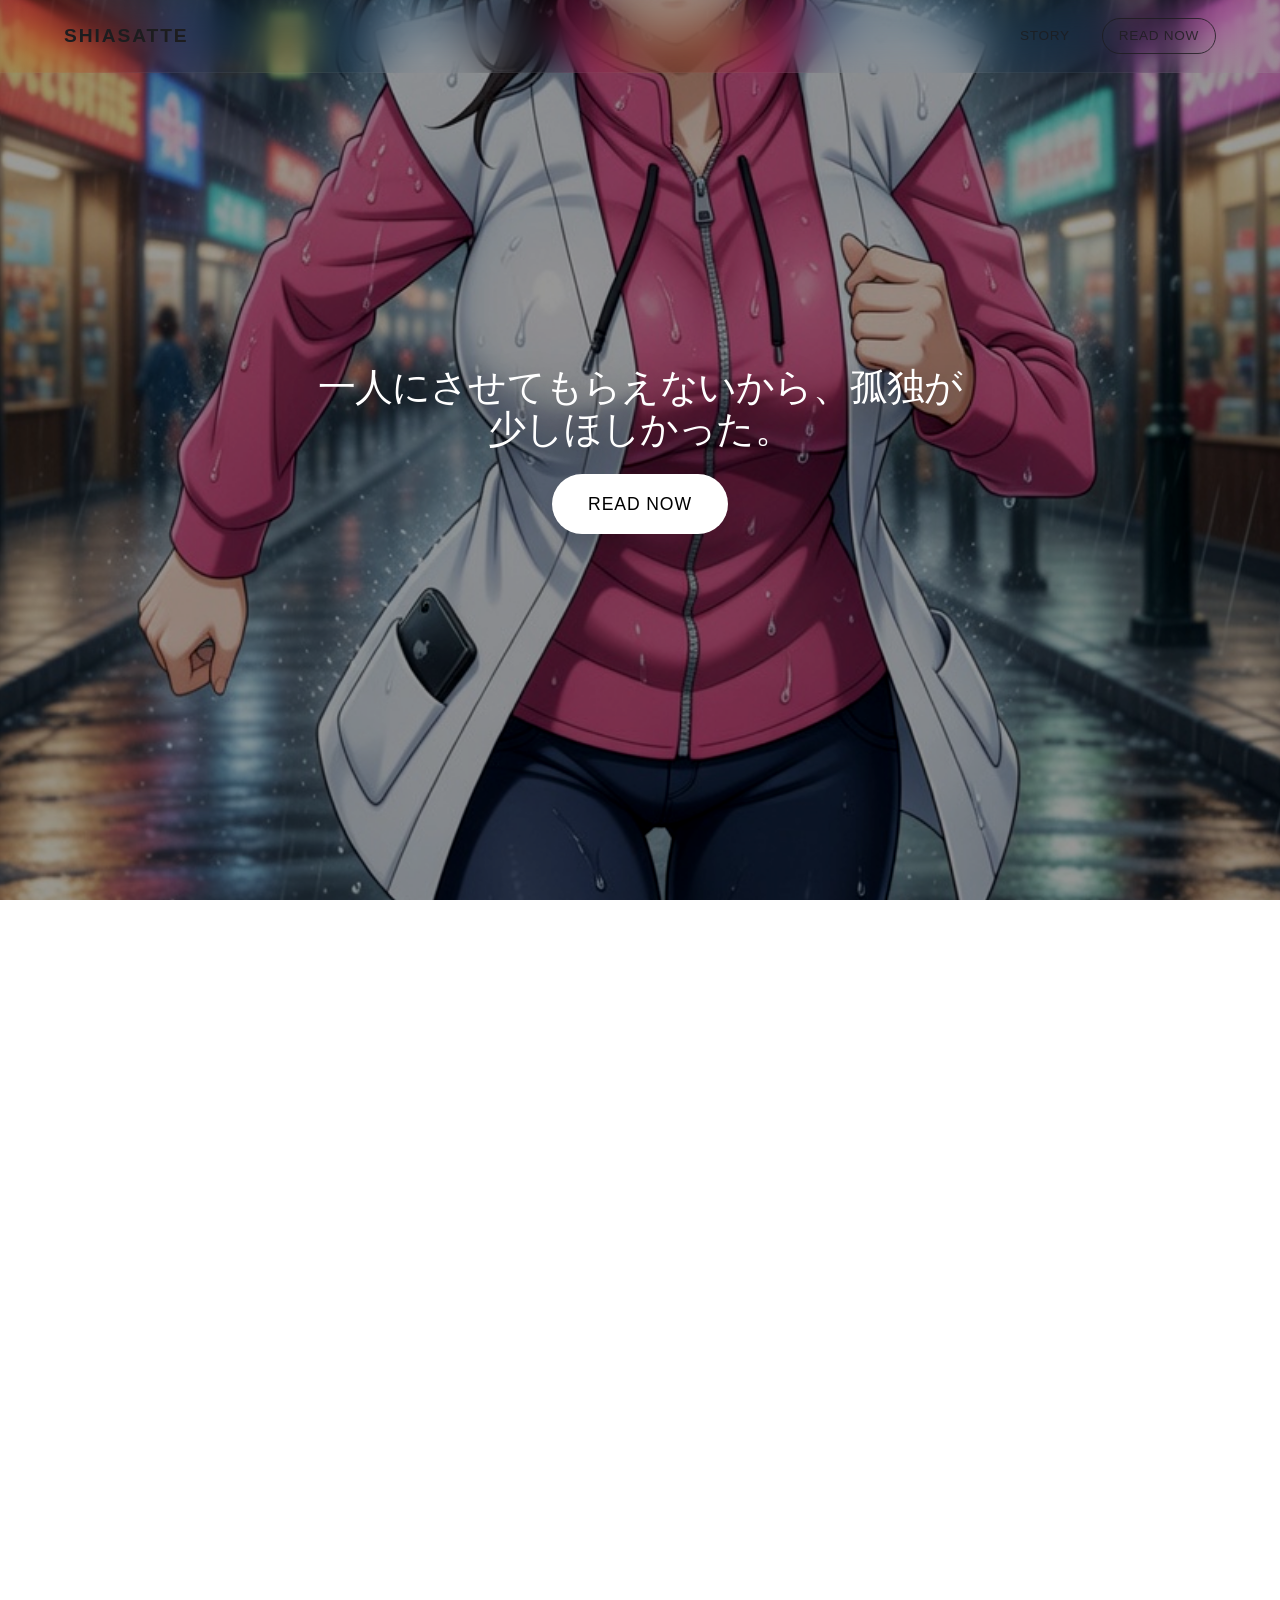
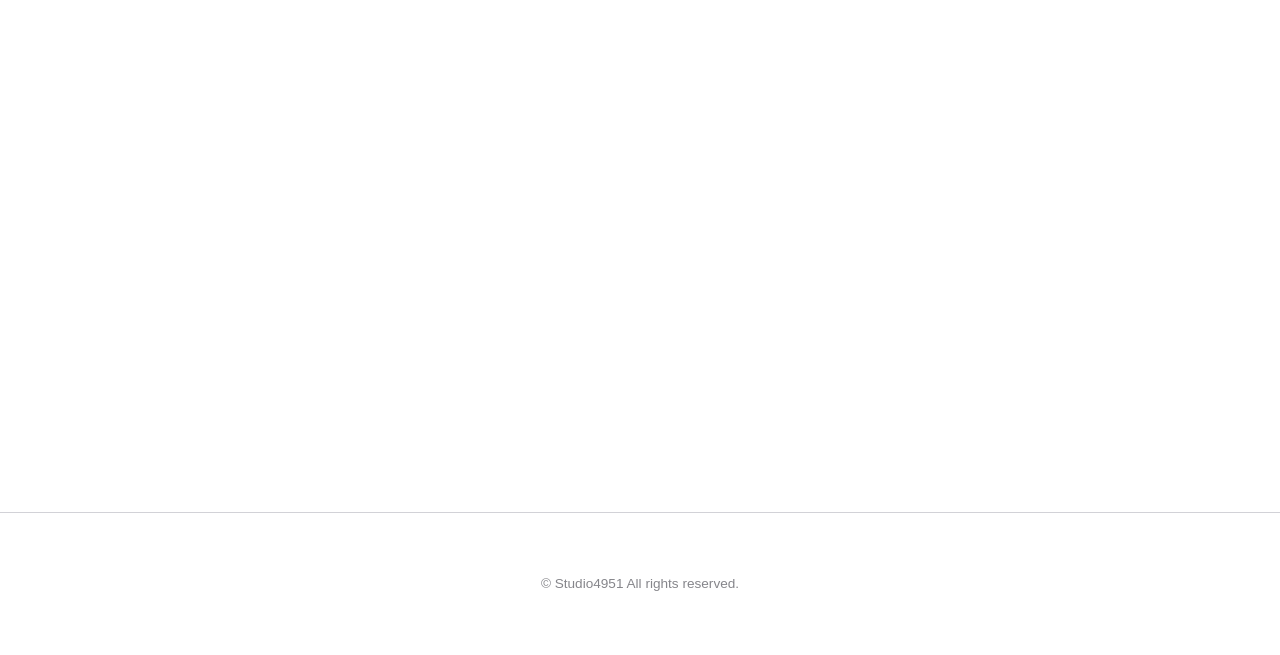
==== web/index.html @ 977349e5 "web: ヒーロー画像をtop.pngに変更 Co-Authored-By: Claude Sonnet 4.6 <noreply@anthropic.com>" ====
<!DOCTYPE html>
<html lang="ja">
<head>
    <meta charset="UTF-8">
    <meta name="viewport" content="width=device-width, initial-scale=1.0">
    <title>shiasatte ― 完全版 ―</title>
    <meta name="description" content="歩く×考える カジュアルへんろニクス。四国遍路を舞台にした物語。">
    <link rel="stylesheet" href="styles.css">
    <style>
    /* Reader modal */
    #reader-modal {
        position: fixed;
        top: 0; left: 0;
        width: 100%; height: 100%;
        z-index: 9999;
        background: #000;
        display: none;
        flex-direction: column;
    }
    #reader-modal.open { display: flex; }

    #reader-topbar {
        height: 48px;
        background: rgba(0,0,0,0.95);
        display: flex;
        align-items: center;
        justify-content: space-between;
        padding: 0 16px;
        flex-shrink: 0;
    }
    #reader-topbar .reader-title {
        color: #999;
        font-size: 0.8rem;
        letter-spacing: 0.05em;
    }
    .reader-btn {
        background: none;
        border: none;
        color: #aaa;
        font-size: 14px;
        cursor: pointer;
        padding: 8px 12px;
        border-radius: 6px;
        transition: all 0.2s;
    }
    .reader-btn:hover { color: #fff; background: rgba(255,255,255,0.1); }

    #reader-frame {
        flex: 1;
        border: none;
        width: 100%;
    }

    #reader-navbar {
        height: 48px;
        background: rgba(0,0,0,0.95);
        display: flex;
        align-items: center;
        justify-content: space-between;
        padding: 0 8px;
        flex-shrink: 0;
        border-top: 1px solid rgba(255,255,255,0.08);
    }
    #reader-navbar .nav-btn {
        background: none;
        border: none;
        color: #888;
        font-size: 18px;
        cursor: pointer;
        width: 48px;
        height: 48px;
        display: flex;
        align-items: center;
        justify-content: center;
        border-radius: 8px;
        transition: all 0.15s;
    }
    #reader-navbar .nav-btn:hover { color: #fff; background: rgba(255,255,255,0.08); }
    #reader-navbar .nav-center {
        display: flex;
        align-items: center;
        gap: 4px;
    }
    #reader-page-info {
        font-size: 0.75rem;
        color: #666;
        min-width: 80px;
        text-align: center;
        user-select: none;
    }

    /* Reader TOC panel */
    #reader-toc {
        position: fixed;
        top: 0; left: -320px;
        z-index: 10010;
        width: 300px;
        height: 100%;
        background: rgba(30,30,30,0.98);
        backdrop-filter: blur(12px);
        -webkit-backdrop-filter: blur(12px);
        box-shadow: 2px 0 16px rgba(0,0,0,0.4);
        transition: left 0.3s ease;
        padding: 24px 0;
        overflow-y: auto;
    }
    #reader-toc.open { left: 0; }
    #reader-toc h3 {
        font-size: 0.8rem;
        font-weight: 600;
        color: #666;
        letter-spacing: 0.1em;
        padding: 0 24px 12px;
        border-bottom: 1px solid rgba(255,255,255,0.08);
        margin-bottom: 8px;
    }
    #reader-toc ul { list-style: none; padding: 0; margin: 0; }
    #reader-toc li a {
        display: block;
        padding: 10px 24px;
        color: #ccc;
        text-decoration: none;
        font-size: 0.9rem;
        transition: background 0.15s;
        border-left: 3px solid transparent;
    }
    #reader-toc li a:hover { background: rgba(255,255,255,0.05); }
    #reader-toc li a.active { border-left-color: #fff; color: #fff; font-weight: 600; }
    #reader-toc li.part a { font-weight: 700; font-size: 0.8rem; color: #777; padding-top: 18px; }

    #reader-overlay {
        position: fixed;
        top: 0; left: 0;
        width: 100%; height: 100%;
        background: rgba(0,0,0,0.5);
        z-index: 10005;
        opacity: 0;
        pointer-events: none;
        transition: opacity 0.3s;
    }
    #reader-overlay.show { opacity: 1; pointer-events: auto; }
    </style>
</head>
<body>
    <nav class="navbar fade-in">
        <div class="logo">SHIASATTE</div>
        <div class="menu">
            <a href="#about">Story</a>
            <a href="javascript:void(0)" class="btn-outline" onclick="openReader()">Read Now</a>
        </div>
    </nav>

    <header class="hero">
        <div class="hero-image" style="background-image: url('assets/top.png');"></div>
        <div class="hero-content fade-in-up">
            <h1>一人にさせてもらえないから、孤独が少しほしかった。</h1>
            <a href="javascript:void(0)" class="btn-primary" onclick="openReader(3)">Read Now</a>
        </div>
    </header>

    <section id="about" class="section about">
        <div class="container fade-in-scroll">
            <h2 class="section-title">物語の始まり</h2>
            <div class="about-text">
                <p>「ここにいてはいけない」——そう思った瞬間、明美は四国へ向かった。思いつきとは突発ではなく、かつて温めていたものが孵化しようとしているだけ。それは、自分に対する合図だった。</p>
                <p>遍路とは、廻ることが目的ではない。ブラックボックス化した頭を整理し、なにかしらのアウトプットが導き出せれば、それで成功といえる。</p>
            </div>
        </div>
    </section>

    <section class="image-divider fade-in-scroll">
       <div class="quote">
           "流れに従って、流れに任せず。"
       </div>
    </section>


    <footer class="footer">
        <div class="container">
            <p>&copy; Studio4951 All rights reserved.</p>
        </div>
    </footer>

    <!-- Reader Modal -->
    <div id="reader-modal">
        <div id="reader-topbar">
            <span class="reader-title">SHIASATTE ― 完全版 ―</span>
            <button class="reader-btn" onclick="closeReader()">&#10005; 閉じる</button>
        </div>
        <iframe id="reader-frame" src="about:blank" allowfullscreen></iframe>
        <div id="reader-navbar">
            <button class="nav-btn" id="rbtn-toc" title="目次">&#9776;</button>
            <div class="nav-center">
                <button class="nav-btn" id="rbtn-prev" title="前のページ">&#9664;</button>
                <span id="reader-page-info"></span>
                <button class="nav-btn" id="rbtn-next" title="次のページ">&#9654;</button>
            </div>
            <div style="width:48px"></div>
        </div>
    </div>

    <div id="reader-overlay"></div>
    <nav id="reader-toc">
        <h3>目次</h3>
        <ul>
            <li class="part"><a href="#" data-item="2">第一部　shiasatte</a></li>
            <li><a href="#" data-item="3">第一章　百一匹目の女</a></li>
            <li><a href="#" data-item="4">第二章　同行他者</a></li>
            <li><a href="#" data-item="5">第三章　ラジオをなくした</a></li>
            <li><a href="#" data-item="6">第四章　それでよかった</a></li>
            <li class="part"><a href="#" data-item="7">第二部　大きな足のナナメから</a></li>
            <li><a href="#" data-item="8">番外編・前編</a></li>
            <li class="part"><a href="#" data-item="9">第三部　ここにいたらいいのに</a></li>
            <li><a href="#" data-item="10">番外編・後編</a></li>
        </ul>
    </nav>

    <script src="script.js"></script>
    <script>
    const readerModal = document.getElementById('reader-modal');
    const readerFrame = document.getElementById('reader-frame');
    const readerPageInfo = document.getElementById('reader-page-info');
    const readerToc = document.getElementById('reader-toc');
    const readerOverlay = document.getElementById('reader-overlay');
    let pendingJump = null;
    let bibiLoaded = false;

    function getBibi() {
        try {
            const w = readerFrame.contentWindow;
            return (w && w.R && w.I && w.I.Flipper) ? w : null;
        } catch(e) { return null; }
    }

    function openReader(itemIndex) {
        readerModal.classList.add('open');
        document.body.style.overflow = 'hidden';

        if (readerFrame.src === 'about:blank' || !readerFrame.src.includes('bibi')) {
            bibiLoaded = false;
            pendingJump = itemIndex || null;
            readerFrame.src = 'bibi/?book=shiasatte.epub';
            waitForBibi();
        } else if (!bibiLoaded) {
            pendingJump = itemIndex || null;
        } else if (itemIndex) {
            jumpToItem(itemIndex);
        }
    }

    function waitForBibi() {
        // Poll until Bibi is fully initialized
        const check = setInterval(() => {
            const w = getBibi();
            if (w) {
                clearInterval(check);
                bibiLoaded = true;
                // Inject smooth transitions
                try {
                    const style = w.document.createElement('style');
                    style.textContent = `
                        #bibi-main { transition: transform 0.4s cubic-bezier(0.22,1,0.36,1), -webkit-transform 0.4s cubic-bezier(0.22,1,0.36,1) !important; }
                        #bibi-main-book { transition: transform 0.4s cubic-bezier(0.22,1,0.36,1), opacity 0.2s ease, -webkit-transform 0.4s cubic-bezier(0.22,1,0.36,1) !important; }
                    `;
                    w.document.head.appendChild(style);
                } catch(e) {}

                if (pendingJump) {
                    setTimeout(() => jumpToItem(pendingJump), 300);
                    pendingJump = null;
                }
            }
        }, 300);
    }

    function jumpToItem(itemIndex) {
        const w = getBibi();
        if (!w || !w.R.Items[itemIndex]) return;
        const targetPage = w.R.Items[itemIndex].Pages[0];
        const targetIdx = w.R.Pages.indexOf(targetPage);
        const curPages = w.R.Current.Pages || w.R.IntersectingPages;
        const curIdx = curPages && curPages.length ? w.R.Pages.indexOf(curPages[0]) : 0;
        const dist = targetIdx - curIdx;
        if (dist !== 0) w.I.Flipper.flip(dist);
        setTimeout(updateReaderPageInfo, 500);
    }

    function closeReader() {
        readerModal.classList.remove('open');
        document.body.style.overflow = '';
        closeReaderToc();
    }

    function updateReaderPageInfo() {
        const w = getBibi();
        if (!w) return;
        const cur = w.R.Current.Pages;
        if (cur && cur.length) {
            const first = w.R.Pages.indexOf(cur[0]) + 1;
            const last = w.R.Pages.indexOf(cur[cur.length - 1]) + 1;
            const total = w.R.Pages.length;
            readerPageInfo.textContent = (first === last ? first : first + '-' + last) + ' / ' + total;
        }
    }

    function openReaderToc() { readerToc.classList.add('open'); readerOverlay.classList.add('show'); }
    function closeReaderToc() { readerToc.classList.remove('open'); readerOverlay.classList.remove('show'); }

    document.getElementById('rbtn-toc').addEventListener('click', () => {
        readerToc.classList.contains('open') ? closeReaderToc() : openReaderToc();
    });
    readerOverlay.addEventListener('click', closeReaderToc);

    document.getElementById('rbtn-prev').addEventListener('click', () => {
        const w = getBibi();
        if (w) { w.I.Flipper.flip(-1); setTimeout(updateReaderPageInfo, 400); }
    });
    document.getElementById('rbtn-next').addEventListener('click', () => {
        const w = getBibi();
        if (w) { w.I.Flipper.flip(1); setTimeout(updateReaderPageInfo, 400); }
    });

    document.querySelectorAll('#reader-toc a[data-item]').forEach(link => {
        link.addEventListener('click', (e) => {
            e.preventDefault();
            const itemIndex = parseInt(link.dataset.item);
            document.querySelectorAll('#reader-toc a').forEach(a => a.classList.remove('active'));
            link.classList.add('active');
            jumpToItem(itemIndex);
            closeReaderToc();
        });
    });

    // Keyboard: Escape to close
    document.addEventListener('keydown', (e) => {
        if (e.key === 'Escape' && readerModal.classList.contains('open')) closeReader();
    });

    setInterval(updateReaderPageInfo, 1000);
    </script>
</body>
</html>
---- web/styles.css ----
/* Core & Variables */
:root {
    --color-bg: #FFFFFF;
    --color-text: #1d1d1f;
    --color-text-muted: #86868b;
    --color-border: #d2d2d7;
    --color-accent: #000000;
    --font-heading: 'Helvetica Neue', 'Helvetica', 'Hiragino Kaku Gothic ProN', 'Arial', sans-serif;
    --font-body: 'Helvetica Neue', 'Helvetica', 'Hiragino Sans', 'Hiragino Kaku Gothic ProN', 'Arial', sans-serif;
    --transition-smooth: all 0.6s cubic-bezier(0.16, 1, 0.3, 1);
}

@media (prefers-color-scheme: dark) {
    :root {
        --color-bg: #000000;
        --color-text: #f5f5f7;
        --color-text-muted: #86868b;
        --color-border: #424245;
        --color-accent: #ffffff;
    }
}

* {
    margin: 0;
    padding: 0;
    box-sizing: border-box;
}

body {
    background-color: var(--color-bg);
    color: var(--color-text);
    font-family: var(--font-body);
    font-size: 17px;
    line-height: 1.6;
    -webkit-font-smoothing: antialiased;
    overflow-x: hidden;
}

a {
    color: inherit;
    text-decoration: none;
}

h1, h2, h3 {
    font-family: var(--font-heading);
    font-weight: 500;
    letter-spacing: -0.02em;
}

.container {
    max-width: 980px;
    margin: 0 auto;
    padding: 0 5%;
}

/* Nav */
.navbar {
    position: fixed;
    top: 0;
    left: 0;
    width: 100%;
    display: flex;
    justify-content: space-between;
    align-items: center;
    padding: 18px 5%;
    background-color: rgba(var(--color-bg), 0.8);
    backdrop-filter: saturate(180%) blur(20px);
    -webkit-backdrop-filter: saturate(180%) blur(20px);
    z-index: 1000;
    border-bottom: 1px solid rgba(150, 150, 150, 0.1);
}

.logo {
    font-size: 1.2rem;
    font-weight: 700;
    letter-spacing: 0.1em;
}

.menu {
    display: flex;
    gap: 2rem;
    align-items: center;
}

.menu a {
    font-size: 0.85rem;
    text-transform: uppercase;
    letter-spacing: 0.05em;
    opacity: 0.8;
    transition: opacity 0.3s;
}

.menu a:hover {
    opacity: 1;
}

.btn-outline {
    border: 1px solid var(--color-text);
    padding: 6px 16px;
    border-radius: 20px;
    font-size: 0.8rem;
    transition: var(--transition-smooth);
}

.btn-outline:hover {
    background-color: var(--color-text);
    color: var(--color-bg);
}

/* Hero */
.hero {
    position: relative;
    height: 100vh;
    display: flex;
    align-items: center;
    justify-content: center;
    text-align: center;
    overflow: hidden;
}

.hero-image {
    position: absolute;
    top: 0;
    left: 0;
    width: 100%;
    height: 100%;
    background-size: cover;
    background-position: center;
    background-attachment: fixed;
    z-index: -1;
    transform: scale(1.05); /* for parallax/zoom out effect if wanted */
    filter: brightness(0.6) contrast(1.1);
}

.hero-content {
    color: #ffffff;
    max-width: 800px;
    padding: 0 5vw;
}

.hero-content h1 {
    font-size: clamp(1.4rem, 3vw, 2.5rem);
    line-height: 1.1;
    margin-bottom: 1.5rem;
    text-shadow: 0 10px 30px rgba(0,0,0,0.5);
}

.hero-content p {
    font-size: clamp(1.2rem, 2vw, 1.6rem);
    font-weight: 300;
    margin-bottom: 3rem;
    opacity: 0.9;
    text-shadow: 0 2px 10px rgba(0,0,0,0.5);
}

.btn-primary {
    display: inline-block;
    background-color: #ffffff;
    color: #000000;
    padding: 16px 36px;
    border-radius: 40px;
    font-size: 1.1rem;
    font-weight: 500;
    text-transform: uppercase;
    letter-spacing: 0.05em;
    transition: var(--transition-smooth);
    box-shadow: 0 10px 20px rgba(0,0,0,0.1);
}

.btn-primary:hover {
    transform: translateY(-2px);
    box-shadow: 0 15px 30px rgba(0,0,0,0.2);
    background-color: #f0f0f0;
}

/* Sections */
.section {
    padding: 140px 0;
}

.section-title {
    font-size: 2.5rem;
    text-align: center;
    margin-bottom: 4rem;
}

/* About */
.about-text {
    max-width: 700px;
    margin: 0 auto;
    font-size: 1.25rem;
    line-height: 2;
    text-align: center;
    color: var(--color-text-muted);
}

.about-text p {
    margin-bottom: 2rem;
}

/* Image Divider */
.image-divider {
    height: 60vh;
    background-image: url('assets/hero.png');
    background-size: cover;
    background-position: center;
    background-attachment: fixed;
    display: flex;
    align-items: center;
    justify-content: center;
    position: relative;
    filter: grayscale(80%);
}

.image-divider::after {
    content: '';
    position: absolute;
    top: 0;
    left: 0;
    width: 100%;
    height: 100%;
    background: rgba(0, 0, 0, 0.4);
}

.quote {
    position: relative;
    z-index: 1;
    font-size: 2rem;
    color: #fff;
    font-weight: 300;
    text-align: center;
    font-style: italic;
    max-width: 800px;
    padding: 0 20px;
}

/* Chapters */
.chapter-list {
    list-style: none;
    max-width: 700px;
    margin: 0 auto;
}

.chapter-list li {
    border-bottom: 1px solid var(--color-border);
}

.chapter-list li:first-child {
    border-top: 1px solid var(--color-border);
}

.chapter-list a {
    display: flex;
    align-items: center;
    justify-content: space-between;
    padding: 24px 0;
    transition: var(--transition-smooth);
}

.chapter-list a:hover {
    padding-left: 20px;
    padding-right: 20px;
    background-color: rgba(150, 150, 150, 0.05);
}

.chapter-num {
    font-size: 0.9rem;
    color: var(--color-text-muted);
}

.chapter-title {
    font-size: 1.4rem;
    font-weight: 500;
}

/* Footer */
.footer {
    padding: 60px 0;
    text-align: center;
    font-size: 0.85rem;
    color: var(--color-text-muted);
    border-top: 1px solid var(--color-border);
}

/* Animations */
.fade-in {
    opacity: 0;
    animation: fadeIn 1.2s cubic-bezier(0.16, 1, 0.3, 1) forwards;
}

.fade-in-up {
    opacity: 0;
    transform: translateY(40px);
    animation: fadeInUp 1.2s cubic-bezier(0.16, 1, 0.3, 1) 0.3s forwards;
}

.fade-in-scroll {
    opacity: 0;
    transform: translateY(40px);
    transition: opacity 1s cubic-bezier(0.16, 1, 0.3, 1), transform 1s cubic-bezier(0.16, 1, 0.3, 1);
}

.fade-in-scroll.is-visible {
    opacity: 1;
    transform: translateY(0);
}

@keyframes fadeIn {
    to { opacity: 1; }
}

@keyframes fadeInUp {
    to {
        opacity: 1;
        transform: translateY(0);
    }
}

/* Responsive */
@media (max-width: 768px) {
    .menu { display: none; }
    .hero-content h1 {
        font-size: 1.2rem;
    }
    .about-text {
        font-size: 1.1rem;
        text-align: left;
    }
    .quote {
        font-size: 1.5rem;
    }
    .chapter-list a {
        flex-direction: column;
        align-items: flex-start;
        gap: 8px;
    }
}
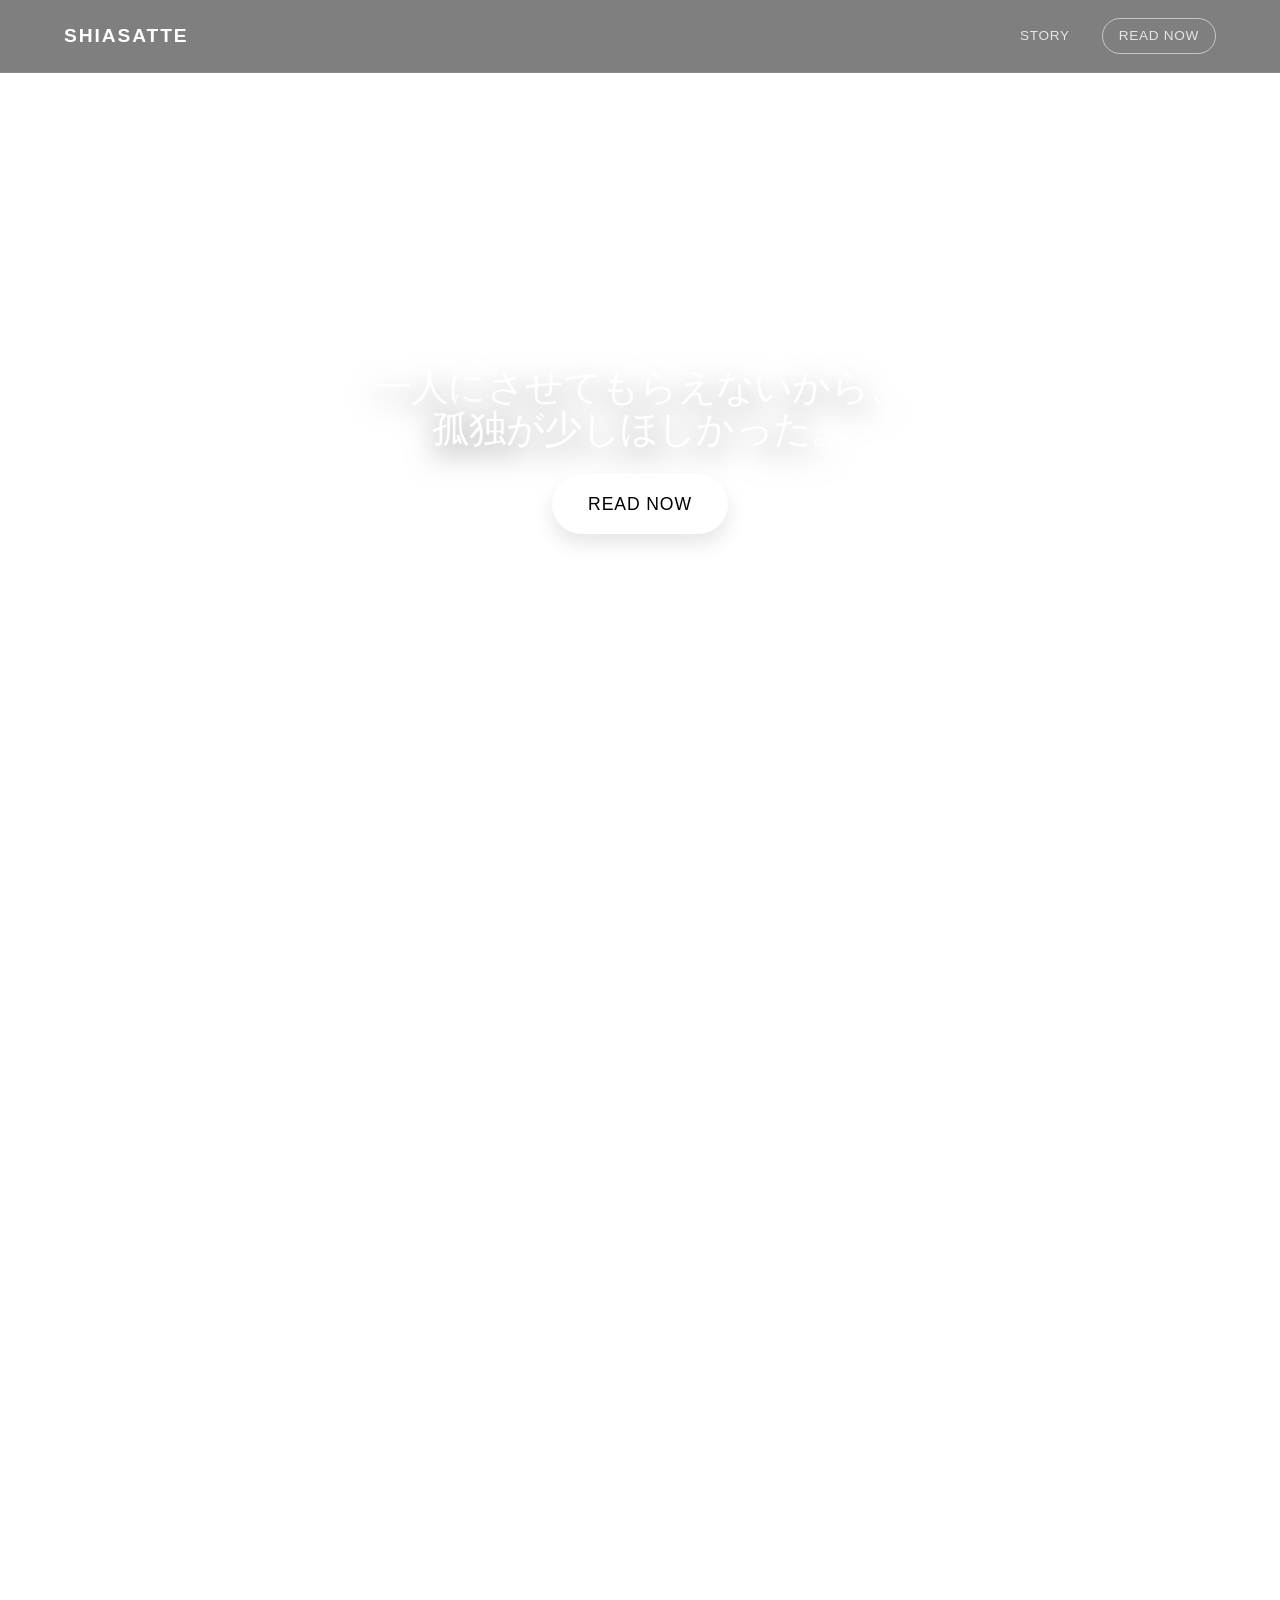
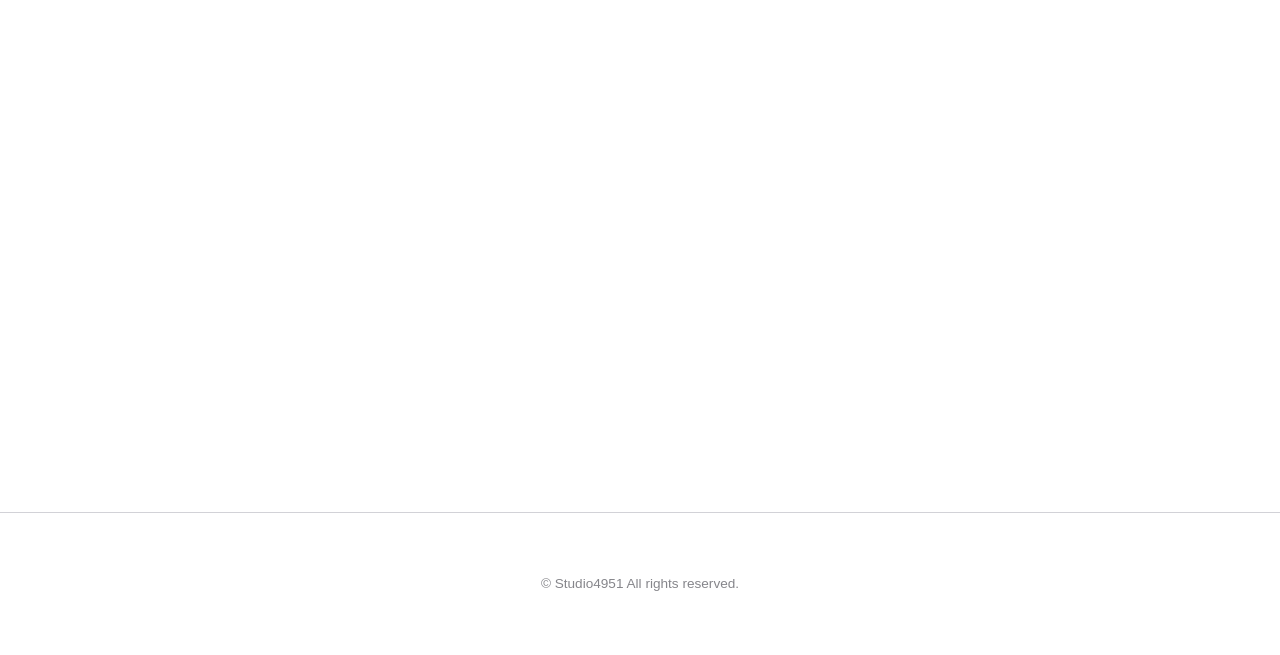
==== commit dfe29f4b: "web: モバイルのピンチズーム防止・ズームリセットボタン追加" ====
--- a/web/index.html
+++ b/web/index.html
@@ -151,9 +151,9 @@
     </nav>
 
     <header class="hero">
-        <div class="hero-image" style="background-image: url('assets/top.png');"></div>
+        <div class="hero-image" style="background-image: url('assets/top.jpg');"></div>
         <div class="hero-content fade-in-up">
-            <h1>一人にさせてもらえないから、孤独が少しほしかった。</h1>
+            <h1>一人にさせてもらえないから、<br>孤独が少しほしかった。</h1>
             <a href="javascript:void(0)" class="btn-primary" onclick="openReader(3)">Read Now</a>
         </div>
     </header>
@@ -195,7 +195,7 @@
                 <span id="reader-page-info"></span>
                 <button class="nav-btn" id="rbtn-next" title="次のページ">&#9654;</button>
             </div>
-            <div style="width:48px"></div>
+            <button class="nav-btn" id="rbtn-zoom-reset" title="表示リセット" style="font-size:12px;">1:1</button>
         </div>
     </div>
 
@@ -261,8 +261,20 @@
                     style.textContent = `
                         #bibi-main { transition: transform 0.4s cubic-bezier(0.22,1,0.36,1), -webkit-transform 0.4s cubic-bezier(0.22,1,0.36,1) !important; }
                         #bibi-main-book { transition: transform 0.4s cubic-bezier(0.22,1,0.36,1), opacity 0.2s ease, -webkit-transform 0.4s cubic-bezier(0.22,1,0.36,1) !important; }
+                        html, body { touch-action: pan-x pan-y; }
                     `;
                     w.document.head.appendChild(style);
+                    // ピンチズーム防止
+                    w.document.addEventListener('touchmove', (e) => {
+                        if (e.touches.length > 1) e.preventDefault();
+                    }, { passive: false });
+                    // ダブルタップズーム防止
+                    let lastTap = 0;
+                    w.document.addEventListener('touchend', (e) => {
+                        const now = Date.now();
+                        if (now - lastTap < 300) e.preventDefault();
+                        lastTap = now;
+                    }, { passive: false });
                 } catch(e) {}
 
                 if (pendingJump) {
@@ -331,6 +343,14 @@
         });
     });
 
+    document.getElementById('rbtn-zoom-reset').addEventListener('click', () => {
+        const w = getBibi();
+        if (w) {
+            try { w.I.Loupe.resetZoom(); } catch(e) {}
+            try { w.document.documentElement.style.transform = ''; } catch(e) {}
+        }
+    });
+
     // Keyboard: Escape to close
     document.addEventListener('keydown', (e) => {
         if (e.key === 'Escape' && readerModal.classList.contains('open')) closeReader();
--- a/web/styles.css
+++ b/web/styles.css
@@ -63,17 +63,19 @@
     justify-content: space-between;
     align-items: center;
     padding: 18px 5%;
-    background-color: rgba(var(--color-bg), 0.8);
-    backdrop-filter: saturate(180%) blur(20px);
-    -webkit-backdrop-filter: saturate(180%) blur(20px);
+    background-color: rgba(0, 0, 0, 0.5);
+    backdrop-filter: blur(12px);
+    -webkit-backdrop-filter: blur(12px);
     z-index: 1000;
-    border-bottom: 1px solid rgba(150, 150, 150, 0.1);
+    border-bottom: 1px solid rgba(255, 255, 255, 0.08);
+    color: #ffffff;
 }
 
 .logo {
     font-size: 1.2rem;
     font-weight: 700;
     letter-spacing: 0.1em;
+    color: #ffffff;
 }
 
 .menu {
@@ -86,6 +88,7 @@
     font-size: 0.85rem;
     text-transform: uppercase;
     letter-spacing: 0.05em;
+    color: #ffffff;
     opacity: 0.8;
     transition: opacity 0.3s;
 }
@@ -95,7 +98,8 @@
 }
 
 .btn-outline {
-    border: 1px solid var(--color-text);
+    border: 1px solid rgba(255,255,255,0.7);
+    color: #ffffff;
     padding: 6px 16px;
     border-radius: 20px;
     font-size: 0.8rem;
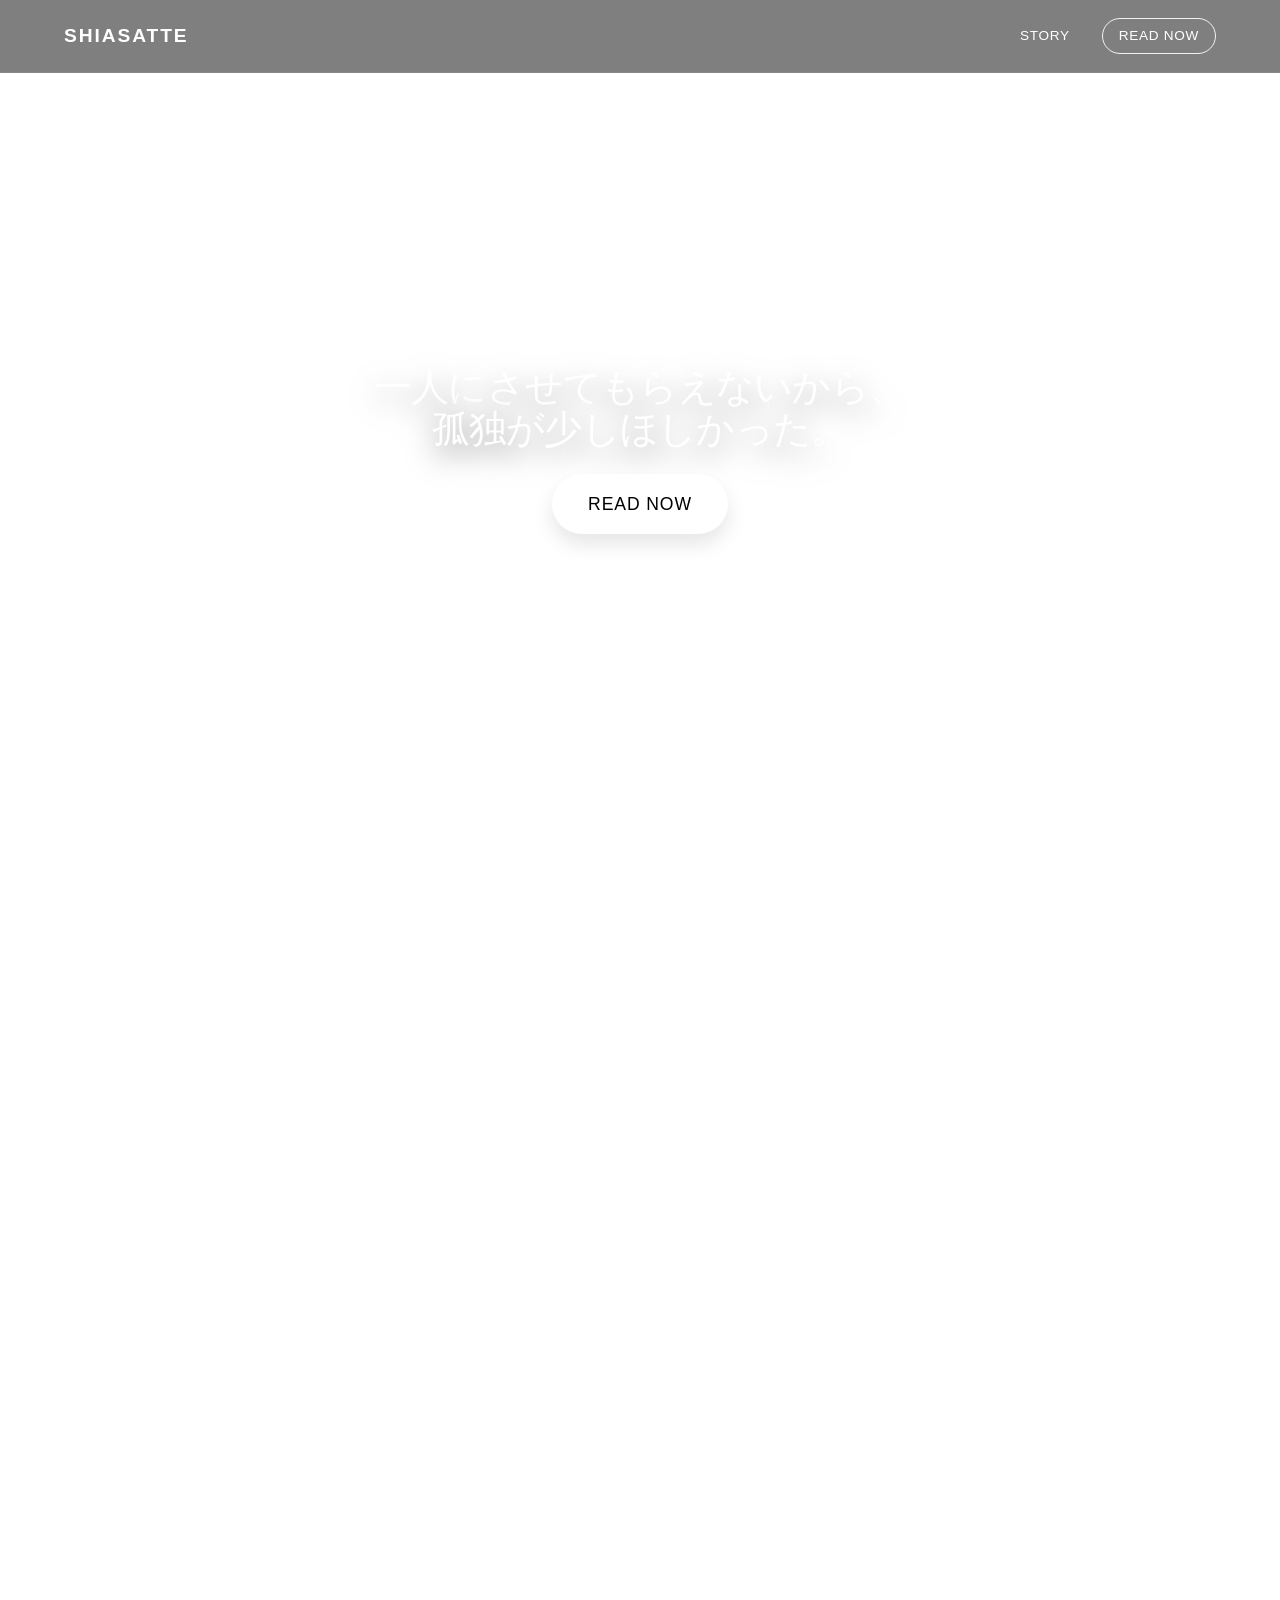
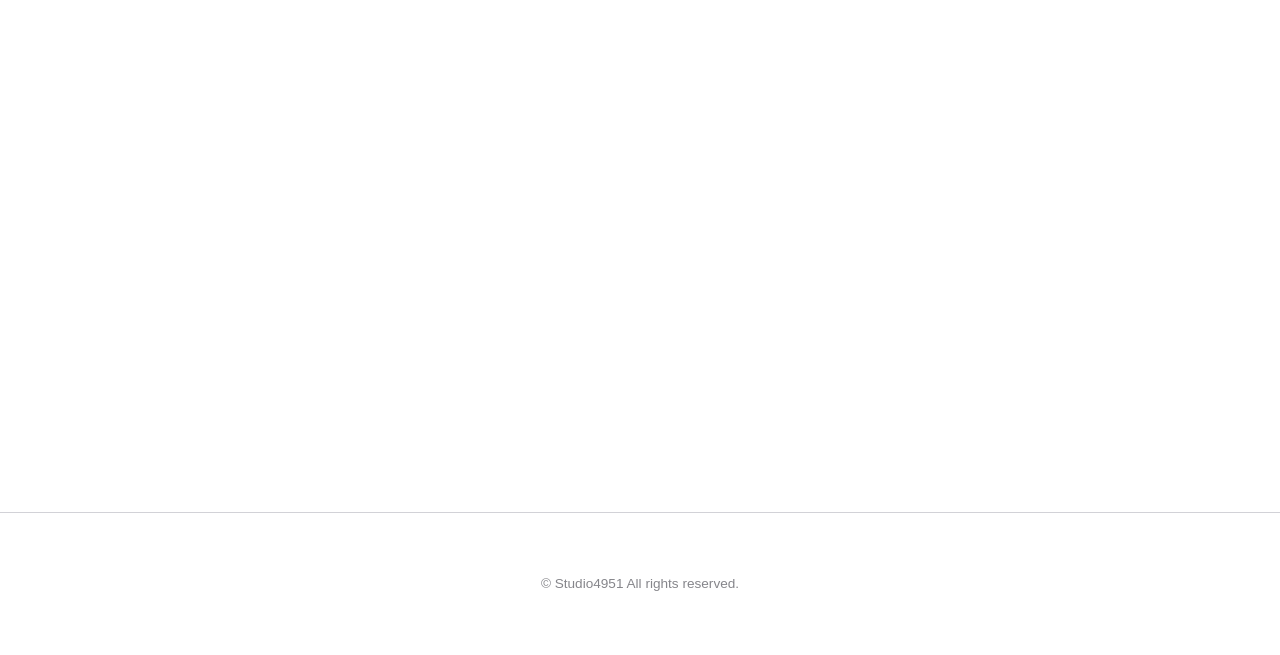
==== commit 12a51019: "web: 矢印の向きを修正、iOS Safariのピンチズーム防止追加" ====
--- a/web/index.html
+++ b/web/index.html
@@ -2,7 +2,7 @@
 <html lang="ja">
 <head>
     <meta charset="UTF-8">
-    <meta name="viewport" content="width=device-width, initial-scale=1.0">
+    <meta name="viewport" content="width=device-width, initial-scale=1.0, maximum-scale=1.0, user-scalable=no" id="viewport-meta">
     <title>shiasatte ― 完全版 ―</title>
     <meta name="description" content="歩く×考える カジュアルへんろニクス。四国遍路を舞台にした物語。">
     <link rel="stylesheet" href="styles.css">
@@ -325,11 +325,11 @@
 
     document.getElementById('rbtn-prev').addEventListener('click', () => {
         const w = getBibi();
+        if (w) { w.I.Flipper.flip(1); setTimeout(updateReaderPageInfo, 400); }
+    });
+    document.getElementById('rbtn-next').addEventListener('click', () => {
+        const w = getBibi();
         if (w) { w.I.Flipper.flip(-1); setTimeout(updateReaderPageInfo, 400); }
-    });
-    document.getElementById('rbtn-next').addEventListener('click', () => {
-        const w = getBibi();
-        if (w) { w.I.Flipper.flip(1); setTimeout(updateReaderPageInfo, 400); }
     });
 
     document.querySelectorAll('#reader-toc a[data-item]').forEach(link => {
@@ -351,6 +351,11 @@
         }
     });
 
+    // iOS Safari ピンチズーム防止
+    document.addEventListener('touchmove', (e) => {
+        if (e.touches.length > 1) e.preventDefault();
+    }, { passive: false });
+
     // Keyboard: Escape to close
     document.addEventListener('keydown', (e) => {
         if (e.key === 'Escape' && readerModal.classList.contains('open')) closeReader();
--- a/web/styles.css
+++ b/web/styles.css
@@ -89,16 +89,16 @@
     text-transform: uppercase;
     letter-spacing: 0.05em;
     color: #ffffff;
-    opacity: 0.8;
+    opacity: 1;
     transition: opacity 0.3s;
 }
 
 .menu a:hover {
-    opacity: 1;
+    opacity: 0.7;
 }
 
 .btn-outline {
-    border: 1px solid rgba(255,255,255,0.7);
+    border: 1px solid rgba(255,255,255,0.9);
     color: #ffffff;
     padding: 6px 16px;
     border-radius: 20px;
@@ -323,6 +323,12 @@
 /* Responsive */
 @media (max-width: 768px) {
     .menu { display: none; }
+    .hero {
+        height: 100vw;
+    }
+    .hero-image {
+        background-attachment: scroll;
+    }
     .hero-content h1 {
         font-size: 1.2rem;
     }
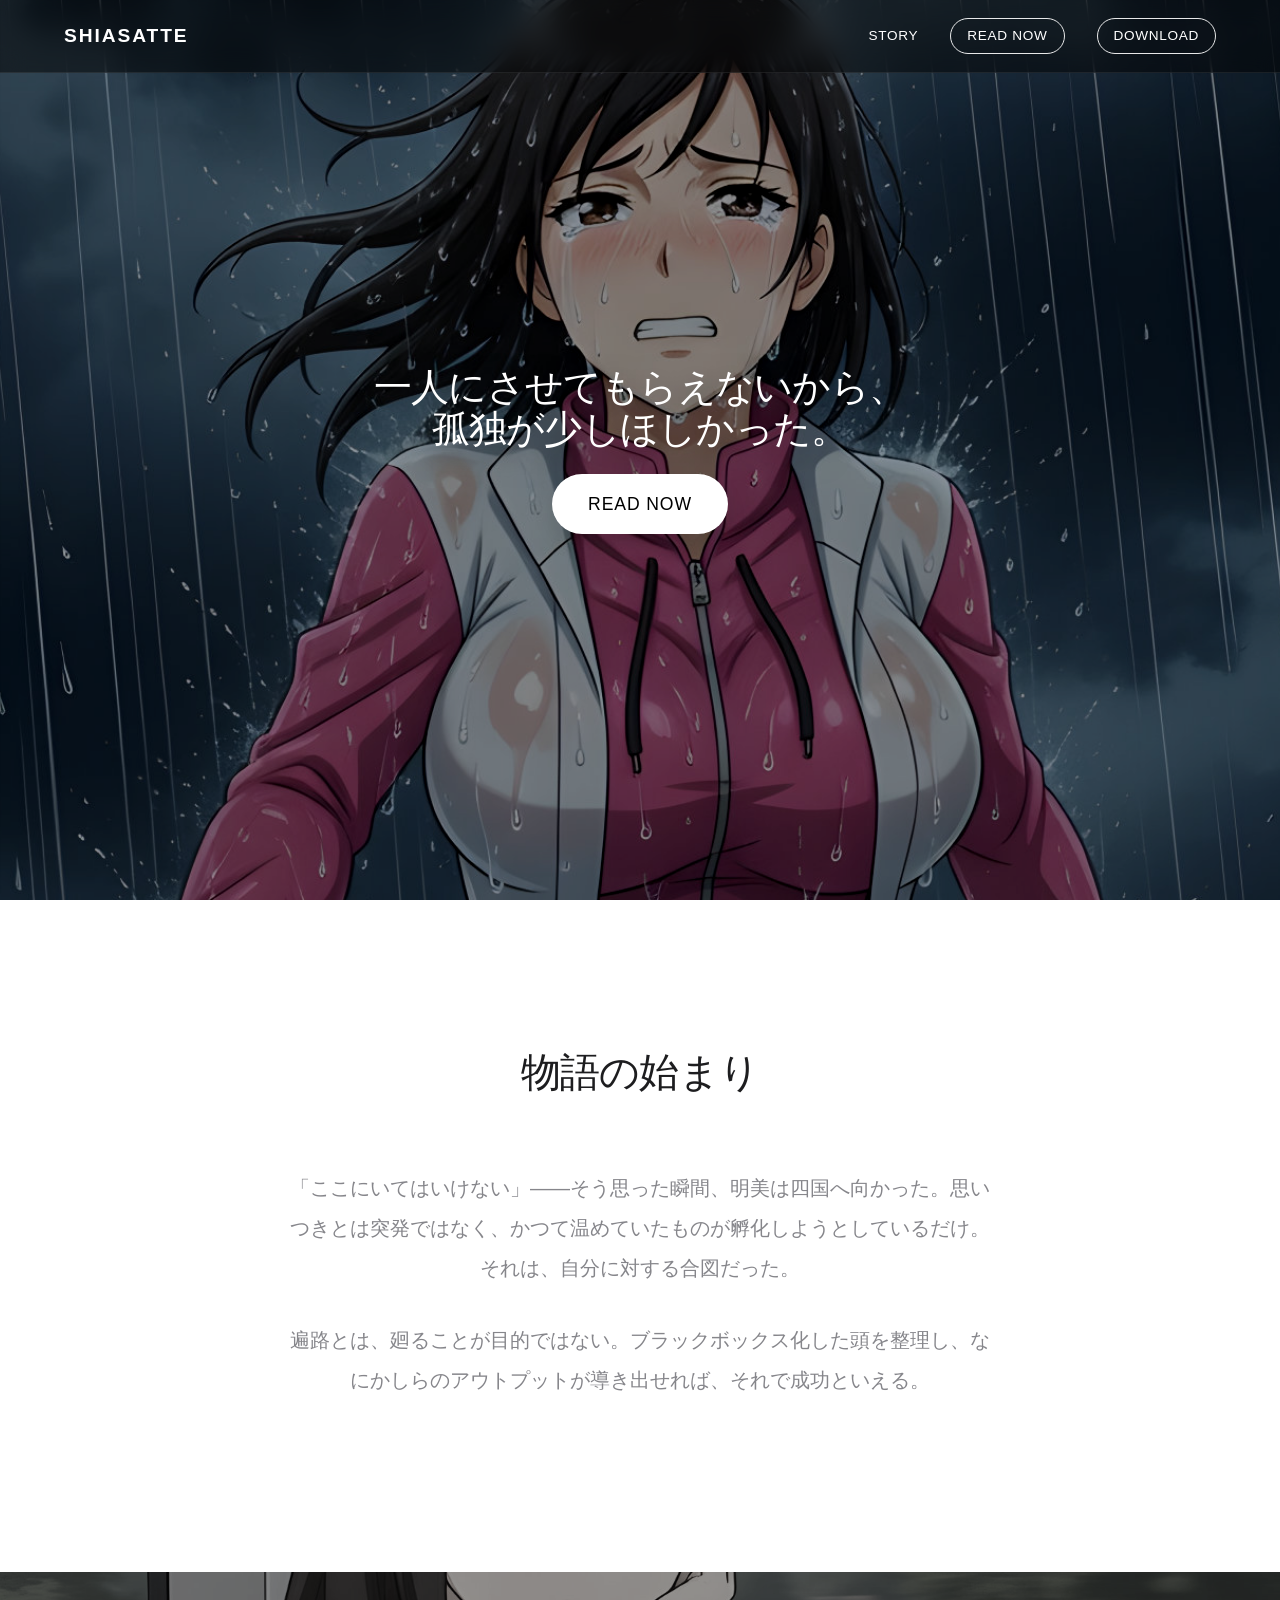
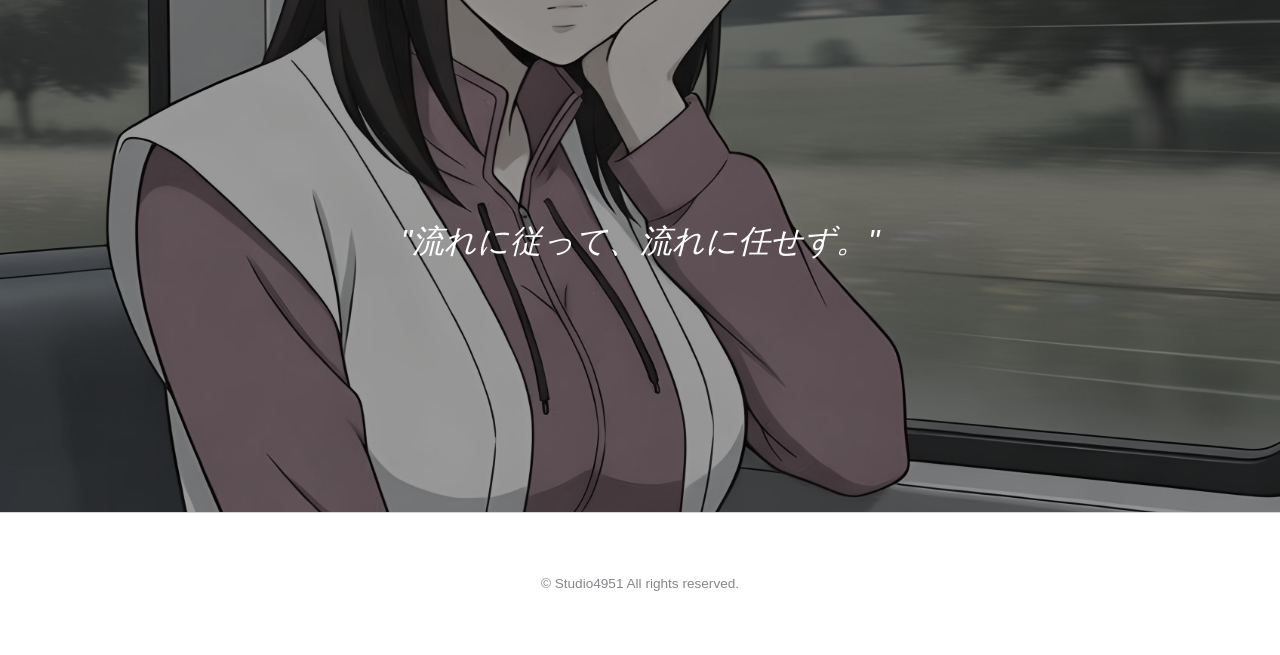
==== commit 23afeb9b: "web: モバイルハンバーガーメニュー追加、EPUBダウンロードボタン追加、画像更新 Co-Authored-By: Claude Opus 4.6 <noreply@anthropic.com>" ====
--- a/web/index.html
+++ b/web/index.html
@@ -144,9 +144,13 @@
 <body>
     <nav class="navbar fade-in">
         <div class="logo">SHIASATTE</div>
-        <div class="menu">
+        <button class="hamburger" id="hamburger" aria-label="メニュー">
+            <span></span><span></span><span></span>
+        </button>
+        <div class="menu" id="nav-menu">
             <a href="#about">Story</a>
             <a href="javascript:void(0)" class="btn-outline" onclick="openReader()">Read Now</a>
+            <a href="bibi-bookshelf/shiasatte.epub" download class="btn-outline">Download</a>
         </div>
     </nav>
 
--- a/web/styles.css
+++ b/web/styles.css
@@ -205,7 +205,7 @@
 /* Image Divider */
 .image-divider {
     height: 60vh;
-    background-image: url('assets/hero.png');
+    background-image: url('assets/hero.jpg');
     background-size: cover;
     background-position: center;
     background-attachment: fixed;
@@ -320,9 +320,56 @@
     }
 }
 
+/* Hamburger */
+.hamburger {
+    display: none;
+    background: none;
+    border: none;
+    cursor: pointer;
+    padding: 8px;
+    z-index: 1001;
+}
+.hamburger span {
+    display: block;
+    width: 20px;
+    height: 2px;
+    background: #fff;
+    margin: 4px 0;
+    transition: all 0.3s;
+}
+.hamburger.active span:nth-child(1) {
+    transform: rotate(45deg) translate(4px, 4px);
+}
+.hamburger.active span:nth-child(2) {
+    opacity: 0;
+}
+.hamburger.active span:nth-child(3) {
+    transform: rotate(-45deg) translate(4px, -4px);
+}
+
 /* Responsive */
 @media (max-width: 768px) {
-    .menu { display: none; }
+    .hamburger { display: block; }
+    .menu {
+        display: none;
+        position: fixed;
+        top: 0;
+        left: 0;
+        width: 100%;
+        height: 100%;
+        background: rgba(0, 0, 0, 0.95);
+        flex-direction: column;
+        align-items: center;
+        justify-content: center;
+        gap: 2rem;
+        z-index: 1000;
+    }
+    .menu.open {
+        display: flex;
+    }
+    .menu a {
+        font-size: 1.2rem;
+    }
     .hero {
         height: 100vw;
     }
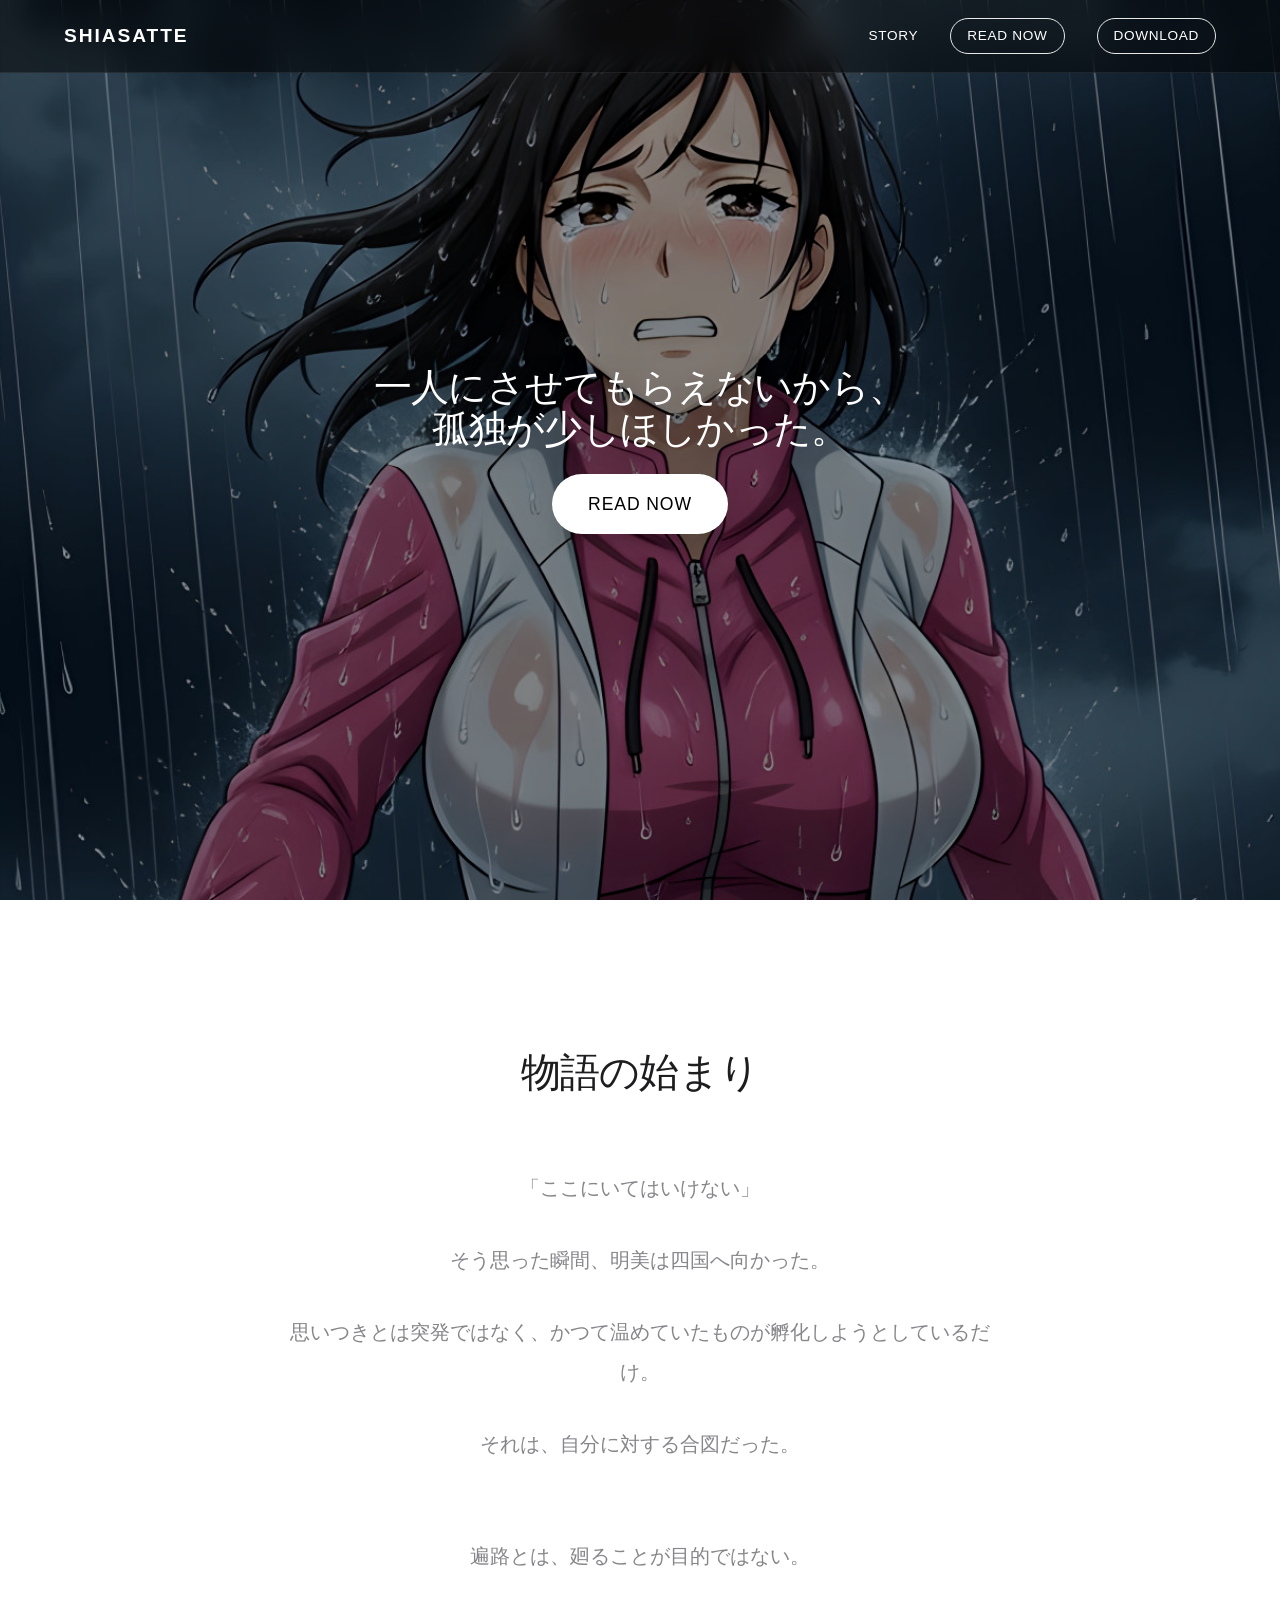
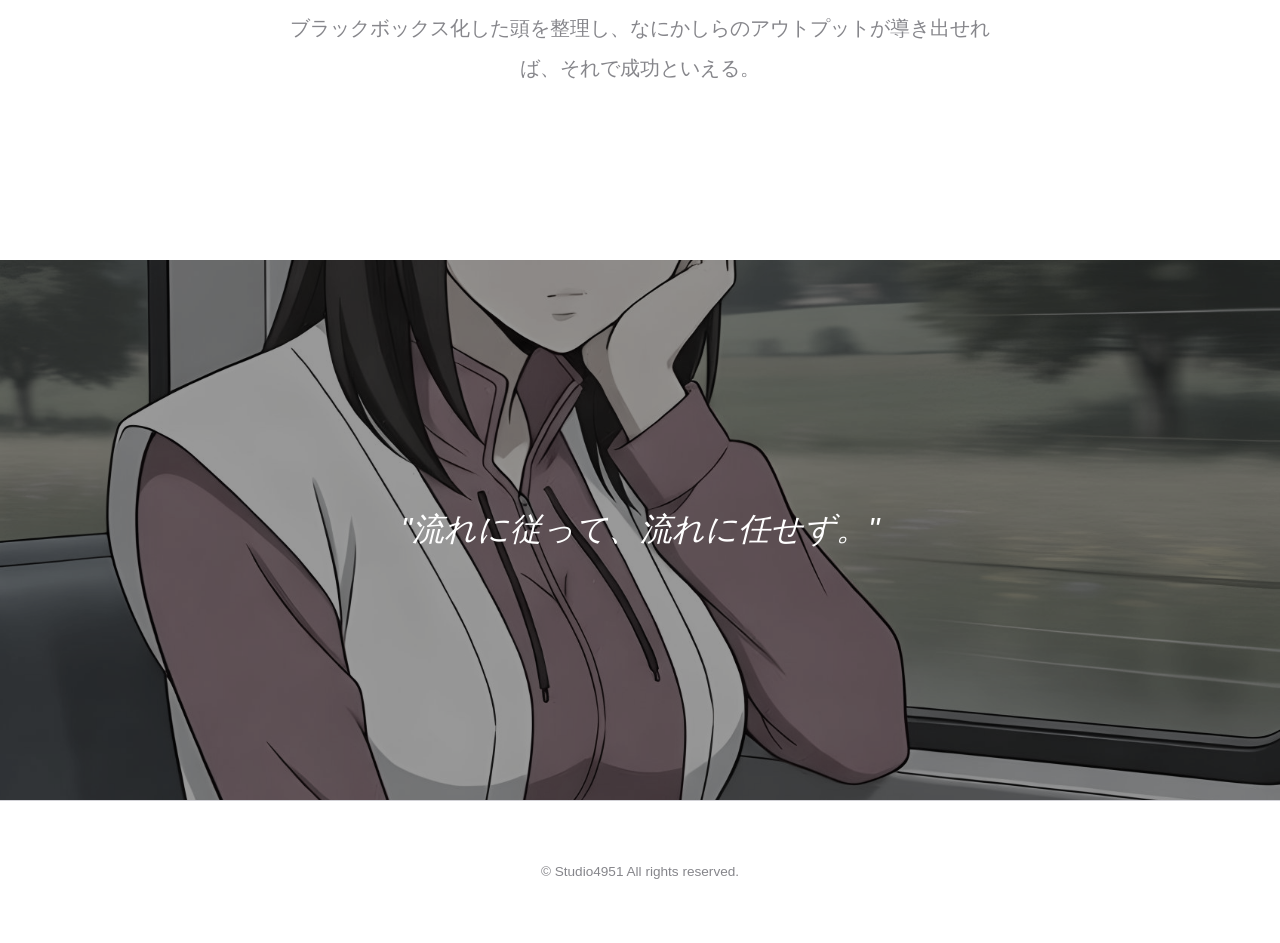
==== commit 46094193: "web: aboutセクションの文章を適切に改行 Co-Authored-By: Claude Opus 4.6 <noreply@anthropic.com>" ====
--- a/web/index.html
+++ b/web/index.html
@@ -166,8 +166,13 @@
         <div class="container fade-in-scroll">
             <h2 class="section-title">物語の始まり</h2>
             <div class="about-text">
-                <p>「ここにいてはいけない」——そう思った瞬間、明美は四国へ向かった。思いつきとは突発ではなく、かつて温めていたものが孵化しようとしているだけ。それは、自分に対する合図だった。</p>
-                <p>遍路とは、廻ることが目的ではない。ブラックボックス化した頭を整理し、なにかしらのアウトプットが導き出せれば、それで成功といえる。</p>
+                <p>「ここにいてはいけない」</p>
+                <p>そう思った瞬間、明美は四国へ向かった。</p>
+                <p>思いつきとは突発ではなく、かつて温めていたものが孵化しようとしているだけ。</p>
+                <p>それは、自分に対する合図だった。</p>
+                <br>
+                <p>遍路とは、廻ることが目的ではない。</p>
+                <p>ブラックボックス化した頭を整理し、なにかしらのアウトプットが導き出せれば、それで成功といえる。</p>
             </div>
         </div>
     </section>
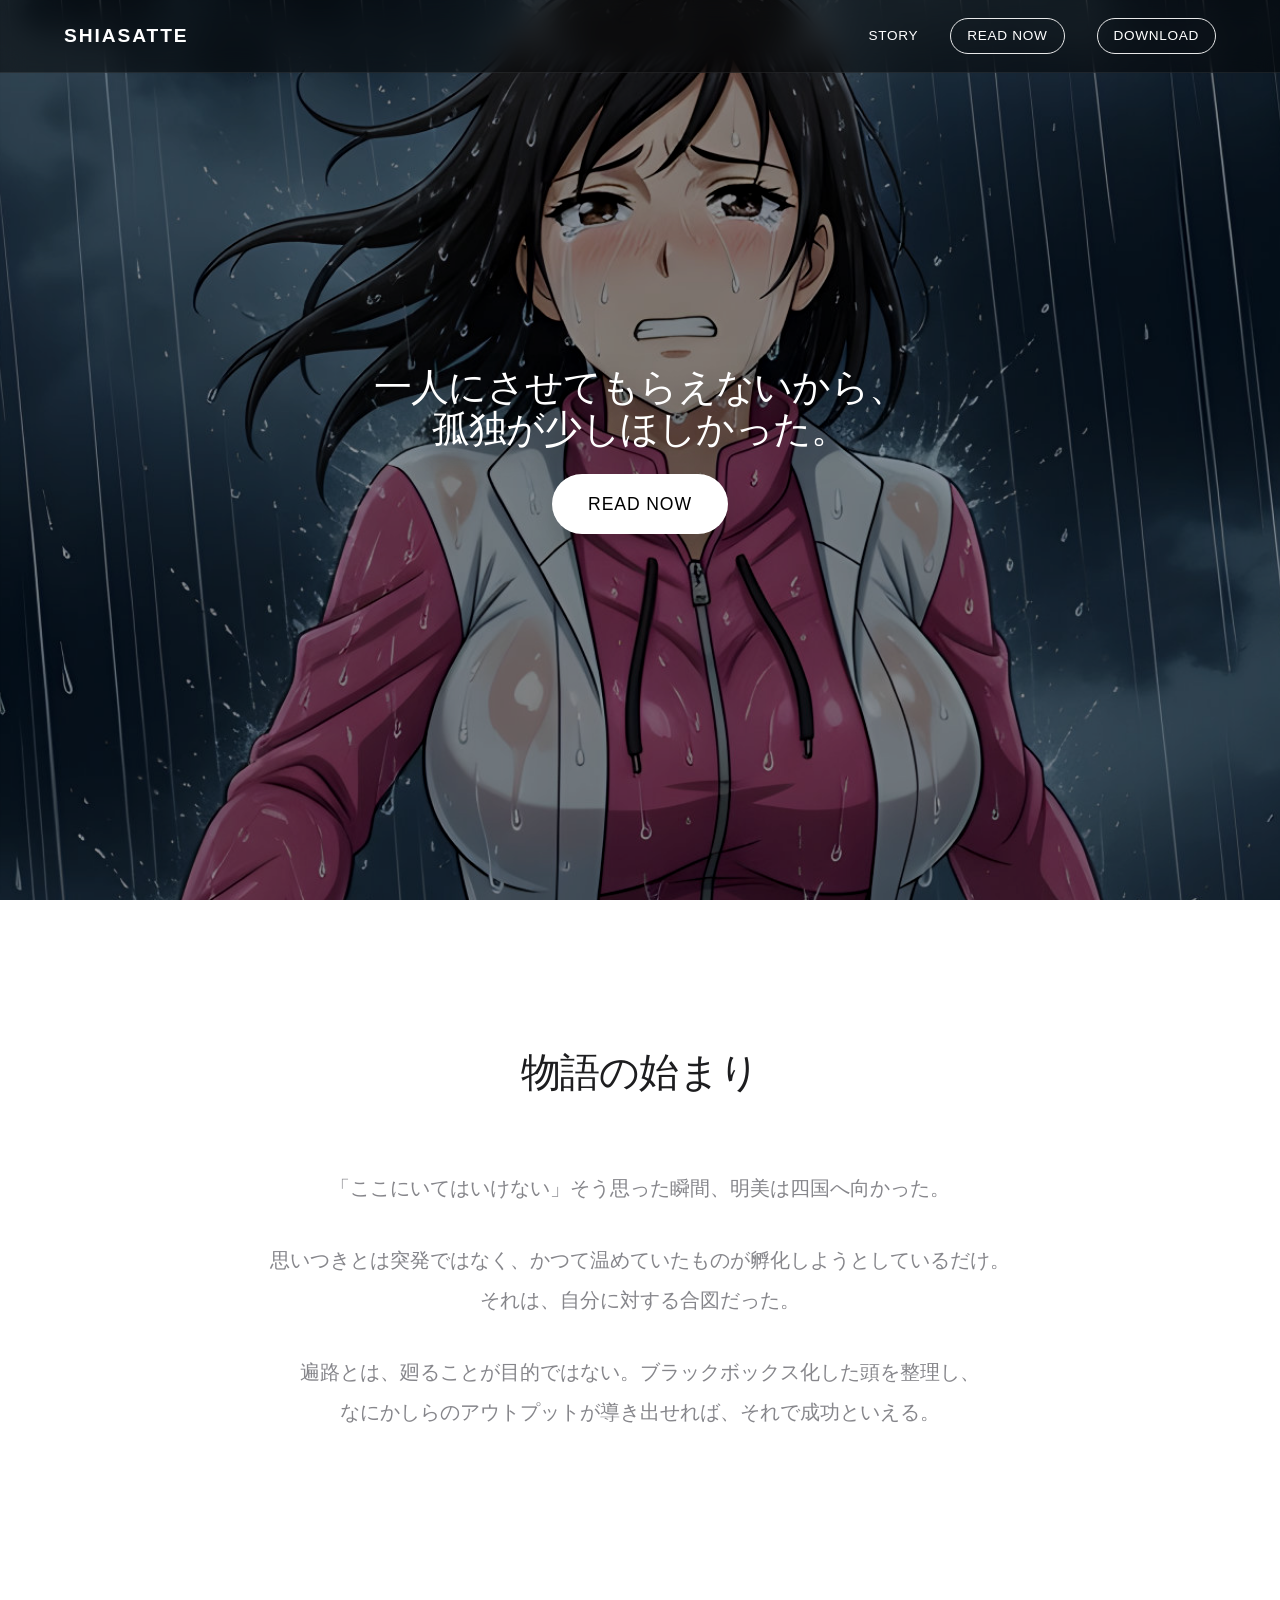
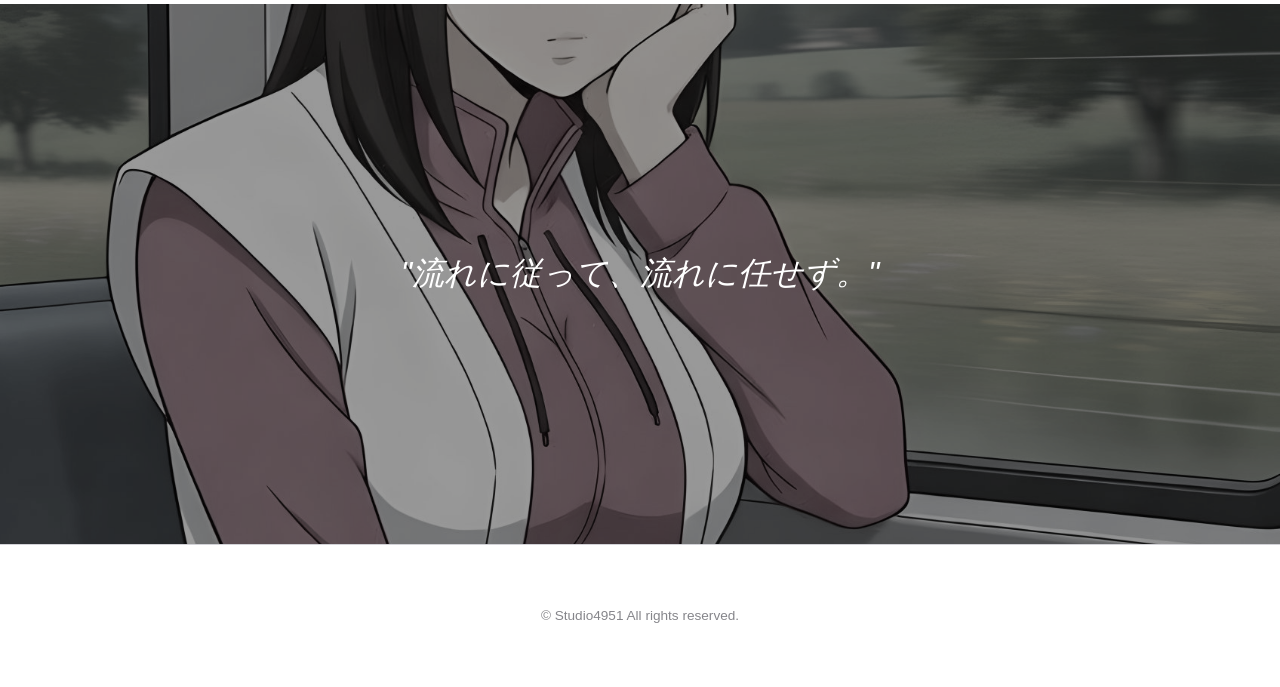
==== commit d646abfc: "web: EPUB全修正反映、aboutセクション改行修正、キャッシュバスター追加 Co-Authored-By: Claude Opus 4.6 <noreply@anthropic.com>" ====
--- a/web/index.html
+++ b/web/index.html
@@ -166,13 +166,9 @@
         <div class="container fade-in-scroll">
             <h2 class="section-title">物語の始まり</h2>
             <div class="about-text">
-                <p>「ここにいてはいけない」</p>
-                <p>そう思った瞬間、明美は四国へ向かった。</p>
-                <p>思いつきとは突発ではなく、かつて温めていたものが孵化しようとしているだけ。</p>
-                <p>それは、自分に対する合図だった。</p>
-                <br>
-                <p>遍路とは、廻ることが目的ではない。</p>
-                <p>ブラックボックス化した頭を整理し、なにかしらのアウトプットが導き出せれば、それで成功といえる。</p>
+                <p>「ここにいてはいけない」そう思った瞬間、明美は四国へ向かった。</p>
+                <p>思いつきとは突発ではなく、かつて温めていたものが孵化しようとしているだけ。<br>それは、自分に対する合図だった。</p>
+                <p>遍路とは、廻ることが目的ではない。ブラックボックス化した頭を整理し、<br>なにかしらのアウトプットが導き出せれば、それで成功といえる。</p>
             </div>
         </div>
     </section>
@@ -218,9 +214,7 @@
             <li><a href="#" data-item="5">第三章　ラジオをなくした</a></li>
             <li><a href="#" data-item="6">第四章　それでよかった</a></li>
             <li class="part"><a href="#" data-item="7">第二部　大きな足のナナメから</a></li>
-            <li><a href="#" data-item="8">番外編・前編</a></li>
             <li class="part"><a href="#" data-item="9">第三部　ここにいたらいいのに</a></li>
-            <li><a href="#" data-item="10">番外編・後編</a></li>
         </ul>
     </nav>
 
@@ -248,7 +242,7 @@
         if (readerFrame.src === 'about:blank' || !readerFrame.src.includes('bibi')) {
             bibiLoaded = false;
             pendingJump = itemIndex || null;
-            readerFrame.src = 'bibi/?book=shiasatte.epub';
+            readerFrame.src = 'bibi/?book=shiasatte.epub&t=' + Date.now();
             waitForBibi();
         } else if (!bibiLoaded) {
             pendingJump = itemIndex || null;
--- a/web/styles.css
+++ b/web/styles.css
@@ -190,7 +190,7 @@
 
 /* About */
 .about-text {
-    max-width: 700px;
+    max-width: 860px;
     margin: 0 auto;
     font-size: 1.25rem;
     line-height: 2;
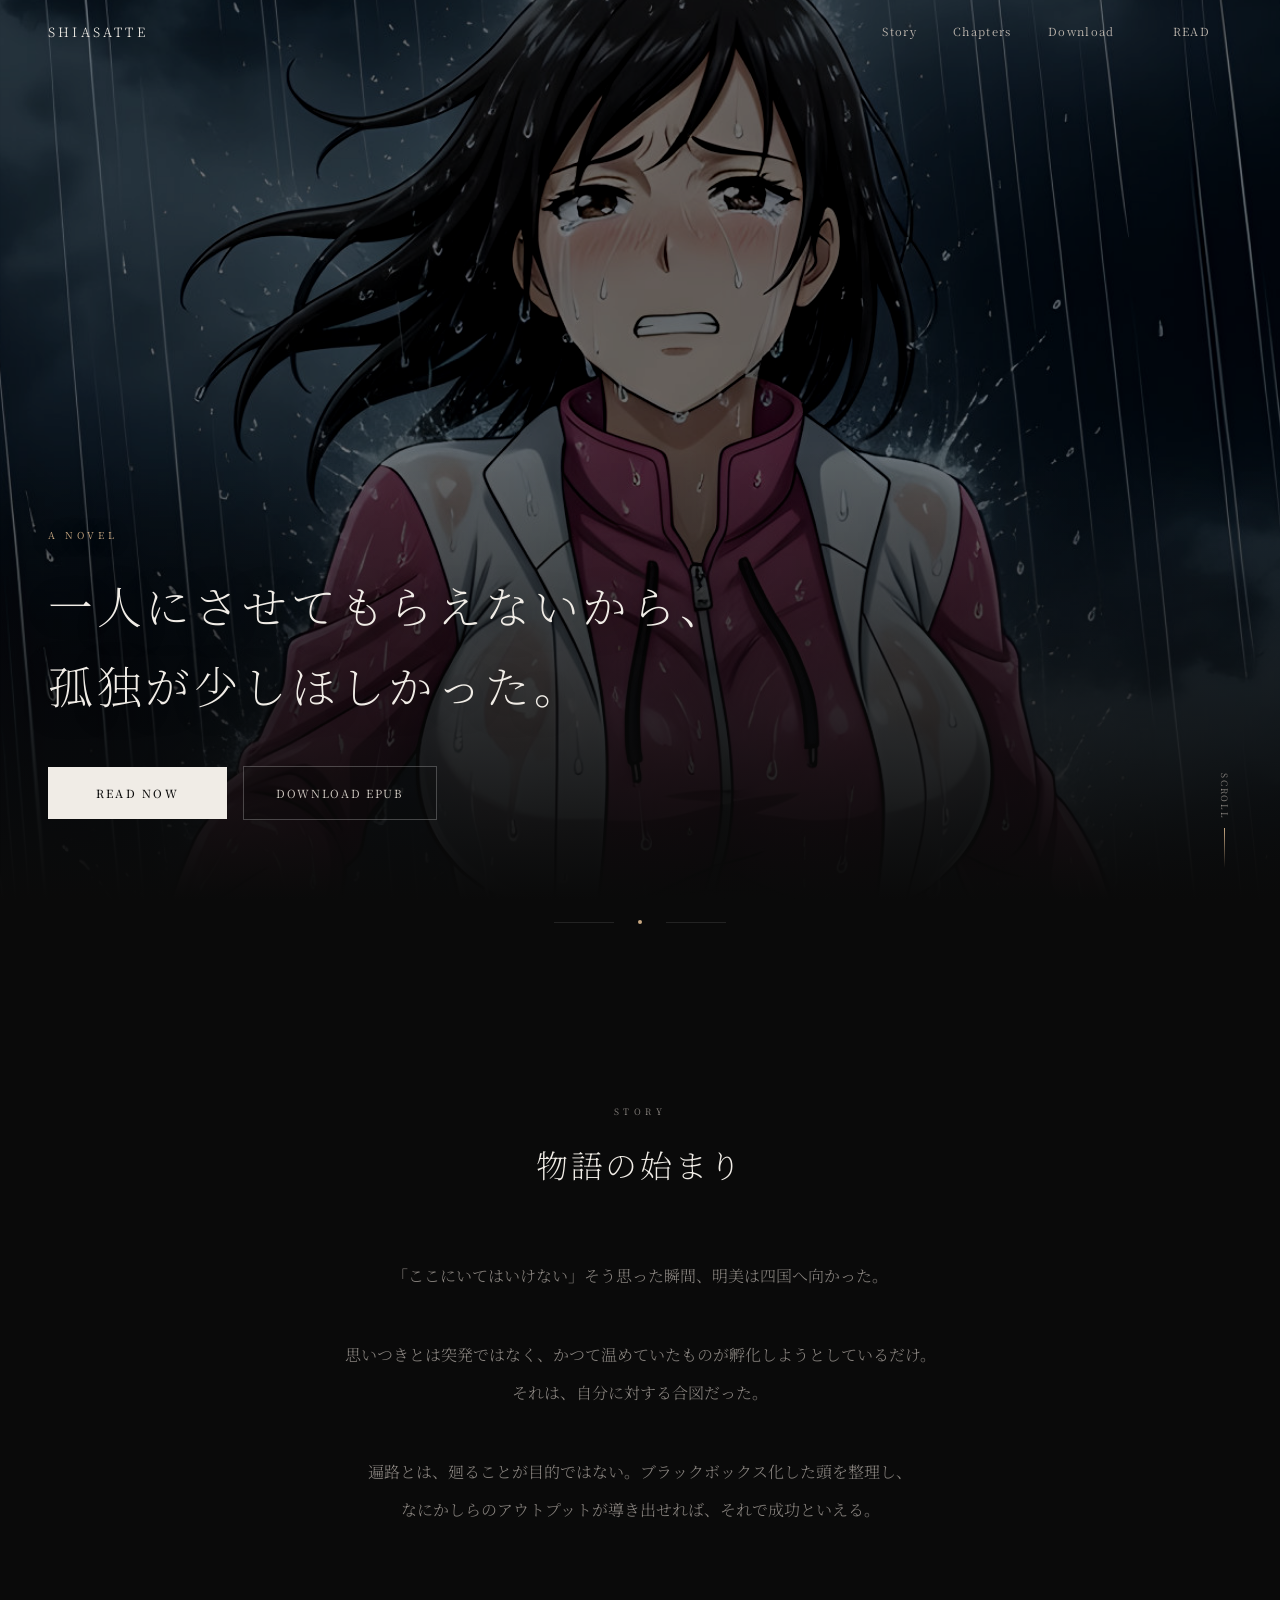
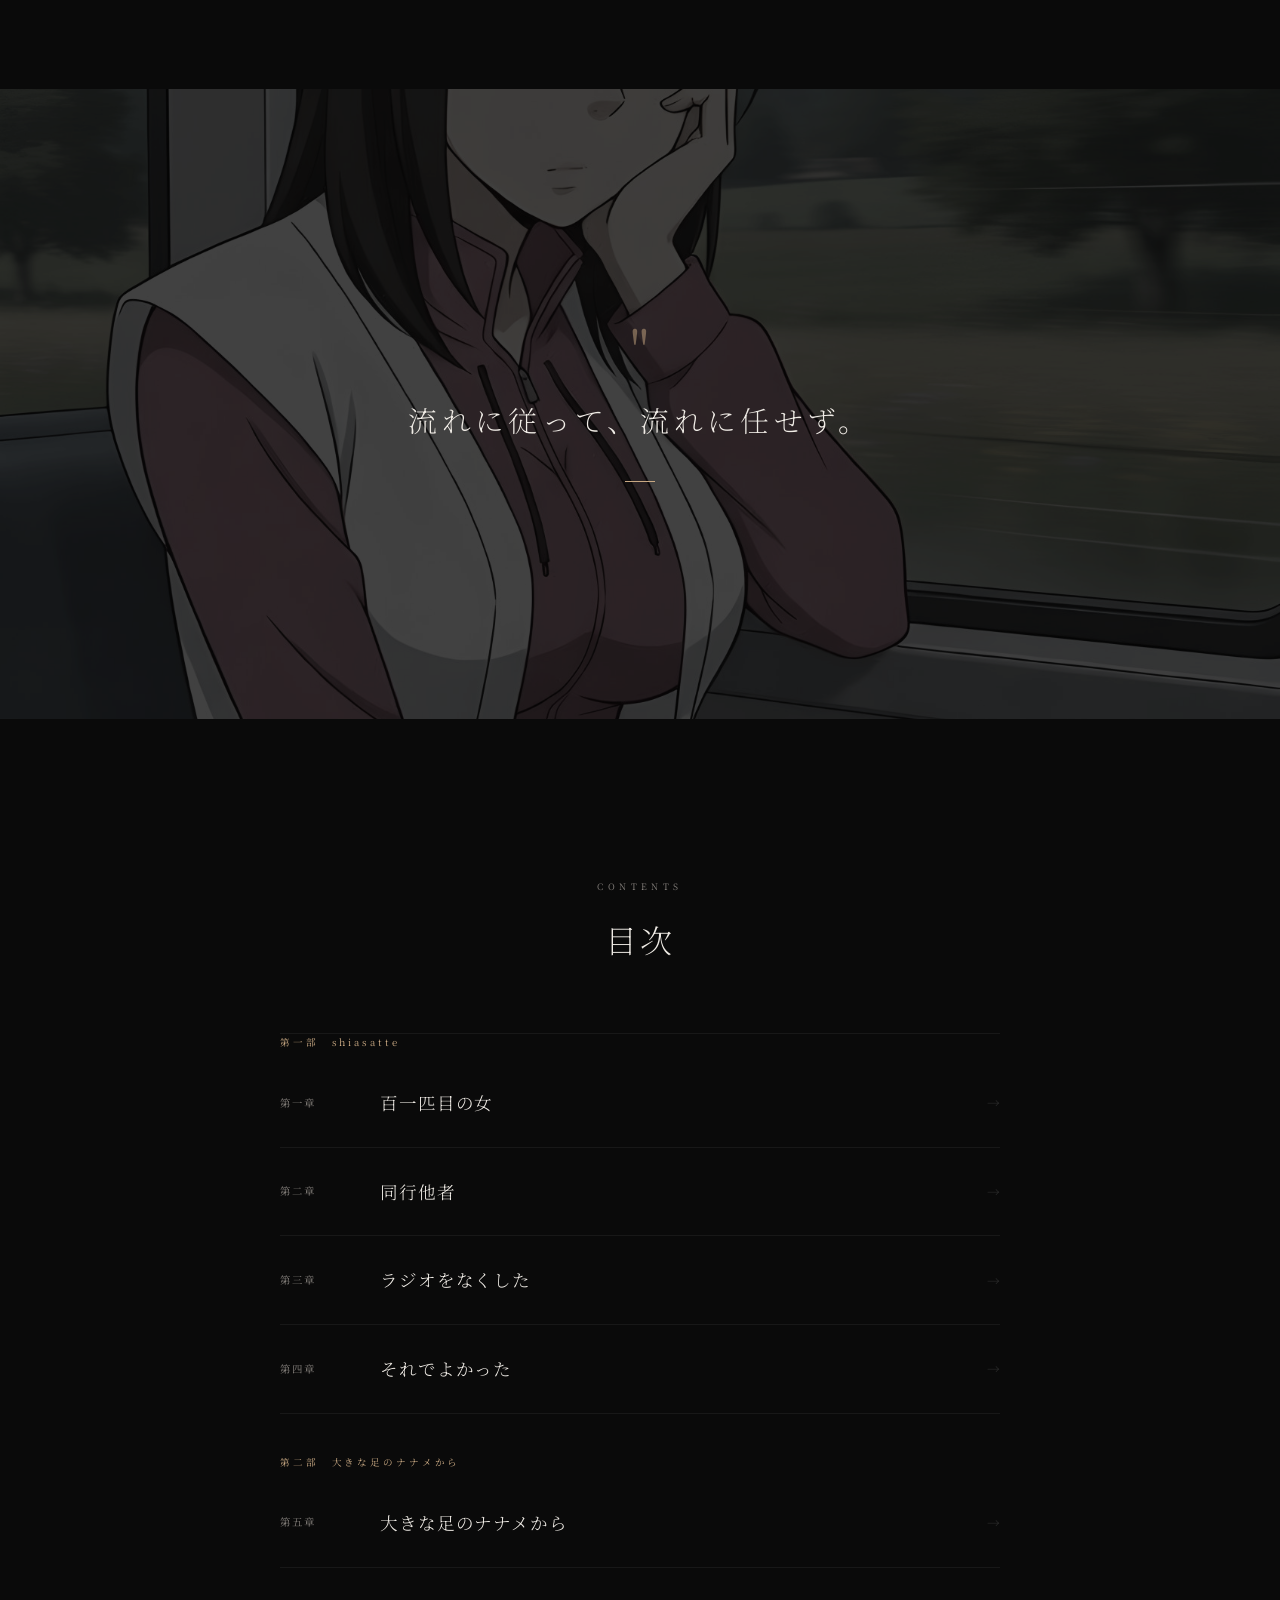
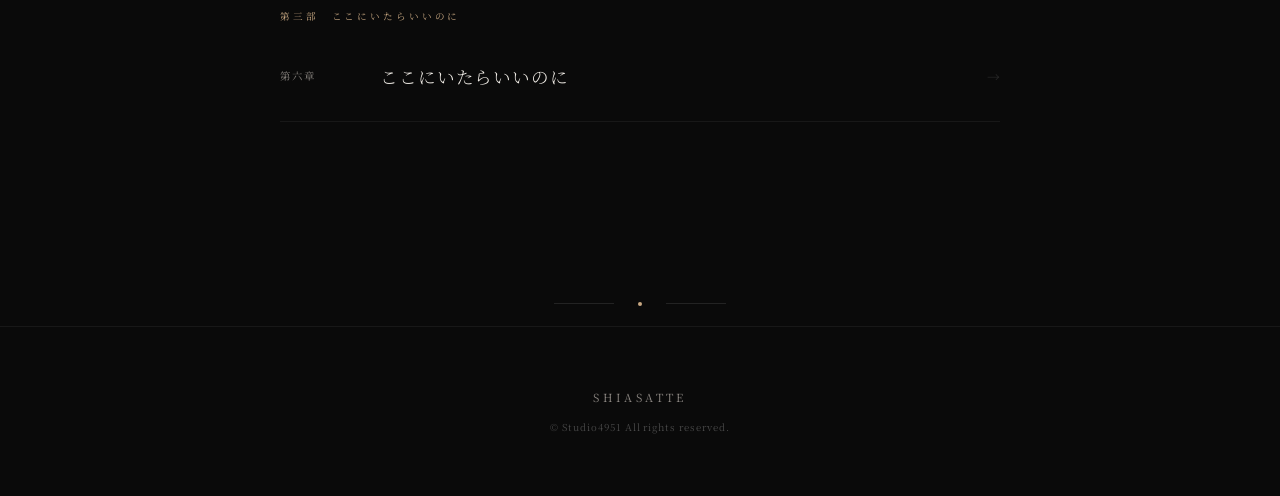
==== commit 5f77c3fb: "Fix reader and mobile UI" ====
--- a/web/index.html
+++ b/web/index.html
@@ -2,12 +2,559 @@
 <html lang="ja">
 <head>
     <meta charset="UTF-8">
-    <meta name="viewport" content="width=device-width, initial-scale=1.0, maximum-scale=1.0, user-scalable=no" id="viewport-meta">
+    <meta name="viewport" content="width=device-width, initial-scale=1.0">
     <title>shiasatte ― 完全版 ―</title>
     <meta name="description" content="歩く×考える カジュアルへんろニクス。四国遍路を舞台にした物語。">
-    <link rel="stylesheet" href="styles.css">
+    <link rel="preconnect" href="https://fonts.googleapis.com">
+    <link href="https://fonts.googleapis.com/css2?family=Noto+Serif+JP:wght@200;300;400;500&display=swap" rel="stylesheet">
     <style>
-    /* Reader modal */
+    :root {
+        --bg: #0a0a0a;
+        --text: #f0ece6;
+        --text-muted: #8a8580;
+        --accent: #c8a882;
+        --transition: all 0.6s cubic-bezier(0.16, 1, 0.3, 1);
+    }
+
+    * { margin: 0; padding: 0; box-sizing: border-box; }
+    html { scroll-behavior: smooth; }
+
+    body {
+        background: var(--bg);
+        color: var(--text);
+        font-family: 'Noto Serif JP', 'Hiragino Mincho ProN', '游明朝', serif;
+        font-size: 16px;
+        line-height: 1.8;
+        -webkit-font-smoothing: antialiased;
+        overflow-x: hidden;
+    }
+
+    a { color: inherit; text-decoration: none; }
+    button { font: inherit; color: inherit; }
+    :focus-visible {
+        outline: 2px solid var(--accent);
+        outline-offset: 4px;
+    }
+
+    /* ── Nav ── */
+    .navbar {
+        position: fixed;
+        top: 0; left: 0; width: 100%;
+        display: flex;
+        justify-content: space-between;
+        align-items: center;
+        padding: 0 48px;
+        height: 64px;
+        z-index: 1000;
+        transition: background 0.5s, border-color 0.5s;
+        border-bottom: 1px solid transparent;
+    }
+    .navbar.scrolled {
+        background: rgba(10, 10, 10, 0.92);
+        backdrop-filter: blur(20px);
+        -webkit-backdrop-filter: blur(20px);
+        border-bottom-color: rgba(255,255,255,0.06);
+    }
+    .logo {
+        font-size: 0.8rem;
+        font-weight: 300;
+        letter-spacing: 0.25em;
+    }
+    .menu {
+        display: flex;
+        gap: 36px;
+        align-items: center;
+    }
+    .menu a,
+    .menu button {
+        background: none;
+        border: 0;
+        cursor: pointer;
+        font-size: 0.7rem;
+        letter-spacing: 0.12em;
+        color: #bcb5ad;
+        transition: color 0.3s;
+    }
+    .menu a:hover,
+    .menu button:hover { color: var(--text); }
+    .btn-outline {
+        background: rgba(10,10,10,0.18);
+        border: 1px solid rgba(255,255,255,0.25);
+        padding: 8px 22px;
+        border-radius: 2px;
+        font-size: 0.65rem;
+        letter-spacing: 0.15em;
+        transition: var(--transition);
+        cursor: pointer;
+    }
+    .btn-outline:hover {
+        background: var(--text);
+        color: var(--bg);
+        border-color: var(--text);
+    }
+
+    /* Hamburger */
+    .hamburger {
+        display: none;
+        width: 44px;
+        height: 44px;
+        background: rgba(10,10,10,0.32);
+        border: 1px solid rgba(255,255,255,0.18);
+        border-radius: 999px;
+        cursor: pointer;
+        padding: 9px 10px;
+        z-index: 1001;
+        backdrop-filter: blur(12px);
+        -webkit-backdrop-filter: blur(12px);
+    }
+    .hamburger span {
+        display: block;
+        width: 22px;
+        height: 1px;
+        background: var(--text);
+        margin: 5px 0;
+        transition: all 0.3s;
+    }
+    .hamburger.active span:nth-child(1) { transform: rotate(45deg) translate(4px, 4px); }
+    .hamburger.active span:nth-child(2) { opacity: 0; }
+    .hamburger.active span:nth-child(3) { transform: rotate(-45deg) translate(4px, -4px); }
+
+    /* ── Hero ── */
+    .hero {
+        position: relative;
+        height: 100vh;
+        min-height: 600px;
+        display: flex;
+        align-items: flex-end;
+        justify-content: flex-start;
+        overflow: hidden;
+    }
+    .hero-image {
+        position: absolute;
+        top: 0; left: 0;
+        width: 100%; height: 100%;
+        background-size: cover;
+        background-position: center;
+        z-index: 0;
+        transform: scale(1.08);
+        filter: brightness(0.5) contrast(1.15) saturate(0.8);
+        transition: transform 8s ease-out;
+    }
+    .hero::after {
+        content: '';
+        position: absolute;
+        bottom: 0; left: 0;
+        width: 100%; height: 50%;
+        background: linear-gradient(to top, var(--bg) 0%, transparent 100%);
+        z-index: 1;
+    }
+    .hero-content {
+        position: relative;
+        z-index: 2;
+        padding: 0 48px 80px;
+        max-width: 100%;
+    }
+    .hero-label {
+        font-size: 0.6rem;
+        letter-spacing: 0.4em;
+        color: var(--accent);
+        margin-bottom: 20px;
+        text-shadow: 0 2px 18px rgba(0,0,0,0.65);
+    }
+    .hero-title {
+        font-size: clamp(1.6rem, 3.5vw, 2.8rem);
+        font-weight: 200;
+        line-height: 1.8;
+        letter-spacing: 0.08em;
+        margin-bottom: 40px;
+        text-shadow: 0 3px 28px rgba(0,0,0,0.7);
+    }
+    .hero-actions {
+        display: flex;
+        gap: 16px;
+        align-items: center;
+    }
+    .btn-primary {
+        display: inline-block;
+        background: var(--text);
+        color: var(--bg);
+        padding: 16px 48px;
+        font-family: inherit;
+        font-size: 0.7rem;
+        font-weight: 500;
+        letter-spacing: 0.2em;
+        border: none;
+        cursor: pointer;
+        transition: var(--transition);
+    }
+    .btn-primary:hover {
+        background: var(--accent);
+        transform: translateY(-2px);
+    }
+    .btn-ghost {
+        display: inline-block;
+        padding: 16px 32px;
+        font-size: 0.7rem;
+        letter-spacing: 0.15em;
+        color: #d3cdc5;
+        background: rgba(10,10,10,0.28);
+        border: 1px solid rgba(255,255,255,0.24);
+        transition: var(--transition);
+    }
+    .btn-ghost:hover {
+        color: var(--text);
+        border-color: rgba(255,255,255,0.4);
+    }
+
+    /* ── Scroll indicator ── */
+    .scroll-hint {
+        position: absolute;
+        bottom: 32px;
+        right: 48px;
+        z-index: 2;
+        display: flex;
+        flex-direction: column;
+        align-items: center;
+        gap: 8px;
+        opacity: 1;
+    }
+    .scroll-hint span {
+        font-size: 0.55rem;
+        letter-spacing: 0.2em;
+        color: var(--text-muted);
+        writing-mode: vertical-rl;
+    }
+    .scroll-line {
+        width: 1px;
+        height: 40px;
+        background: linear-gradient(to bottom, var(--accent), transparent);
+        animation: scrollPulse 2s ease-in-out infinite;
+    }
+    @keyframes scrollPulse {
+        0%, 100% { opacity: 0.3; transform: scaleY(0.6); }
+        50% { opacity: 1; transform: scaleY(1); }
+    }
+
+    /* ── Section shared ── */
+    .section {
+        padding: 160px 48px;
+    }
+    .section-label {
+        font-size: 0.55rem;
+        letter-spacing: 0.5em;
+        color: var(--text-muted);
+        text-align: center;
+        margin-bottom: 16px;
+        text-transform: uppercase;
+    }
+    .section-title {
+        font-size: clamp(1.5rem, 2.5vw, 2rem);
+        font-weight: 200;
+        text-align: center;
+        letter-spacing: 0.08em;
+        margin-bottom: 64px;
+    }
+
+    /* ── About ── */
+    .about-text {
+        max-width: 680px;
+        margin: 0 auto;
+        font-size: 1rem;
+        line-height: 2.4;
+        font-weight: 300;
+        text-align: center;
+        color: var(--text-muted);
+    }
+    .about-text p { margin-bottom: 2.5em; }
+    .about-text p:last-child { margin-bottom: 0; }
+
+    /* ── Divider ── */
+    .divider {
+        display: flex;
+        align-items: center;
+        justify-content: center;
+        gap: 24px;
+        padding: 20px 48px;
+    }
+    .divider-line {
+        width: 60px;
+        height: 1px;
+        background: rgba(255,255,255,0.1);
+    }
+    .divider-dot {
+        width: 4px;
+        height: 4px;
+        border-radius: 50%;
+        background: var(--accent);
+    }
+
+    /* ── Image Quote ── */
+    .image-quote {
+        position: relative;
+        height: 70vh;
+        min-height: 400px;
+        display: flex;
+        align-items: center;
+        justify-content: center;
+        overflow: hidden;
+    }
+    .image-quote-bg {
+        position: absolute;
+        top: 0; left: 0;
+        width: 100%; height: 100%;
+        background-size: cover;
+        background-position: center;
+        background-attachment: fixed;
+        filter: grayscale(70%) brightness(0.35);
+    }
+    .image-quote::after {
+        content: '';
+        position: absolute;
+        top: 0; left: 0;
+        width: 100%; height: 100%;
+        background: rgba(10,10,10,0.3);
+    }
+    .quote-content {
+        position: relative;
+        z-index: 1;
+        text-align: center;
+        padding: 0 48px;
+    }
+    .quote-mark {
+        font-size: 3rem;
+        color: var(--accent);
+        opacity: 0.5;
+        line-height: 1;
+        margin-bottom: 16px;
+    }
+    .quote-text {
+        font-size: clamp(1.2rem, 2.5vw, 1.8rem);
+        font-weight: 200;
+        letter-spacing: 0.15em;
+        line-height: 2;
+    }
+    .quote-rule {
+        width: 30px;
+        height: 1px;
+        background: var(--accent);
+        margin: 32px auto 0;
+    }
+
+    /* ── Chapters ── */
+    .chapters-list {
+        max-width: 720px;
+        margin: 0 auto;
+        list-style: none;
+    }
+    .chapters-list li {
+        border-bottom: 1px solid rgba(255,255,255,0.06);
+    }
+    .chapters-list li:first-child {
+        border-top: 1px solid rgba(255,255,255,0.06);
+    }
+    .chapters-list button {
+        display: flex;
+        align-items: center;
+        width: 100%;
+        background: none;
+        border: 0;
+        color: inherit;
+        font: inherit;
+        text-align: left;
+        padding: 28px 0;
+        transition: var(--transition);
+        cursor: pointer;
+    }
+    .chapters-list button:hover {
+        padding-left: 24px;
+    }
+    .chapters-list button:hover .ch-num {
+        color: var(--accent);
+    }
+    .ch-num {
+        font-size: 0.65rem;
+        letter-spacing: 0.2em;
+        color: var(--text-muted);
+        min-width: 100px;
+        transition: color 0.3s;
+    }
+    .ch-title {
+        font-size: 1.1rem;
+        font-weight: 300;
+        letter-spacing: 0.05em;
+        flex: 1;
+    }
+    .ch-arrow {
+        font-size: 0.8rem;
+        color: rgba(255,255,255,0.15);
+        transition: var(--transition);
+    }
+    .chapters-list button:hover .ch-arrow {
+        color: var(--accent);
+        transform: translateX(4px);
+    }
+    .ch-part-header {
+        font-size: 0.6rem;
+        letter-spacing: 0.3em;
+        color: var(--accent);
+        padding: 40px 0 8px;
+        border-bottom: none !important;
+    }
+    .ch-part-header:first-child { padding-top: 0; }
+
+    /* ── Footer ── */
+    .footer {
+        padding: 60px 48px;
+        text-align: center;
+        border-top: 1px solid rgba(255,255,255,0.06);
+    }
+    .footer-logo {
+        font-size: 0.7rem;
+        letter-spacing: 0.3em;
+        margin-bottom: 12px;
+        color: var(--text-muted);
+    }
+    .footer p {
+        font-size: 0.6rem;
+        letter-spacing: 0.1em;
+        color: rgba(255,255,255,0.25);
+    }
+
+    /* ── Animations ── */
+    @keyframes fadeUp {
+        to { opacity: 1; transform: translateY(0); }
+    }
+    .reveal {
+        opacity: 0;
+        transform: translateY(40px);
+        transition: opacity 1s cubic-bezier(0.16, 1, 0.3, 1),
+                    transform 1s cubic-bezier(0.16, 1, 0.3, 1);
+    }
+    .reveal.visible {
+        opacity: 1;
+        transform: translateY(0);
+    }
+    .reveal-stagger > * {
+        opacity: 0;
+        transform: translateY(20px);
+        transition: opacity 0.6s ease, transform 0.6s ease;
+    }
+    .reveal-stagger.visible > * {
+        opacity: 1;
+        transform: translateY(0);
+    }
+    .reveal-stagger.visible > *:nth-child(1) { transition-delay: 0s; }
+    .reveal-stagger.visible > *:nth-child(2) { transition-delay: 0.08s; }
+    .reveal-stagger.visible > *:nth-child(3) { transition-delay: 0.16s; }
+    .reveal-stagger.visible > *:nth-child(4) { transition-delay: 0.08s; }
+    .reveal-stagger.visible > *:nth-child(5) { transition-delay: 0.16s; }
+    .reveal-stagger.visible > *:nth-child(6) { transition-delay: 0.24s; }
+    .reveal-stagger.visible > *:nth-child(7) { transition-delay: 0.32s; }
+    .reveal-stagger.visible > *:nth-child(8) { transition-delay: 0.4s; }
+    .reveal-stagger.visible > *:nth-child(9) { transition-delay: 0.48s; }
+    .reveal-stagger.visible > *:nth-child(10) { transition-delay: 0.56s; }
+
+    /* ── Responsive ── */
+    @media (max-width: 768px) {
+        body.menu-open { overflow: hidden; }
+        .hamburger {
+            display: flex;
+            position: fixed;
+            top: 10px;
+            right: 20px;
+            align-items: center;
+            justify-content: center;
+            flex-direction: column;
+            gap: 4px;
+            background: rgba(0,0,0,0.58);
+            border-color: rgba(255,255,255,0.32);
+        }
+        .hamburger span {
+            width: 20px;
+            height: 2px;
+            margin: 0;
+        }
+        .menu {
+            display: none;
+            position: fixed;
+            top: 0; left: 0;
+            width: 100%; height: 100%;
+            background: rgba(10, 10, 10, 0.97);
+            flex-direction: column;
+            align-items: center;
+            justify-content: center;
+            gap: 28px;
+            z-index: 1000;
+        }
+        .menu.open { display: flex; }
+        .menu a,
+        .menu button {
+            font-size: 1rem;
+            color: var(--text);
+        }
+        .menu .btn-outline {
+            margin-top: 8px;
+            padding: 12px 30px;
+        }
+
+        .navbar { padding: 0 24px; }
+        .hero {
+            height: 100svh;
+            min-height: 720px;
+        }
+        .hero-image {
+            background-position: center top;
+            filter: brightness(0.46) contrast(1.12) saturate(0.78);
+        }
+        .hero::after {
+            height: 72%;
+            background: linear-gradient(to top, var(--bg) 0%, rgba(10,10,10,0.82) 38%, transparent 100%);
+        }
+        .hero-content { padding: 0 24px max(72px, calc(env(safe-area-inset-bottom) + 56px)); }
+        .hero-title {
+            font-size: clamp(1.28rem, 5vw, 1.36rem);
+            line-height: 1.95;
+            text-shadow: 0 2px 22px rgba(0,0,0,0.65);
+        }
+        .hero-actions {
+            flex-direction: column;
+            align-items: stretch;
+            gap: 12px;
+            width: min(100%, 260px);
+        }
+        .hero-actions .btn-primary,
+        .hero-actions .btn-ghost {
+            width: 100%;
+            text-align: center;
+        }
+        .scroll-hint { display: none; }
+
+        .section { padding: 100px 24px; }
+        .about-text { font-size: 0.95rem; text-align: left; }
+
+        .image-quote { height: 50vh; }
+        .image-quote-bg { background-attachment: scroll; }
+
+        .ch-num { min-width: 72px; }
+        .ch-title { font-size: 1rem; }
+
+        .divider { padding: 20px 24px; }
+        .footer { padding: 48px 24px; }
+    }
+
+    @media (prefers-reduced-motion: reduce) {
+        html { scroll-behavior: auto; }
+        *,
+        *::before,
+        *::after {
+            animation-duration: 0.01ms !important;
+            animation-iteration-count: 1 !important;
+            scroll-behavior: auto !important;
+            transition-duration: 0.01ms !important;
+        }
+    }
+
+    /* ── Reader modal ── */
     #reader-modal {
         position: fixed;
         top: 0; left: 0;
@@ -45,11 +592,7 @@
     }
     .reader-btn:hover { color: #fff; background: rgba(255,255,255,0.1); }
 
-    #reader-frame {
-        flex: 1;
-        border: none;
-        width: 100%;
-    }
+    #reader-frame { flex: 1; border: none; width: 100%; }
 
     #reader-navbar {
         height: 48px;
@@ -62,43 +605,31 @@
         border-top: 1px solid rgba(255,255,255,0.08);
     }
     #reader-navbar .nav-btn {
+        background: none; border: none;
+        color: #888; font-size: 18px; cursor: pointer;
+        width: 48px; height: 48px;
+        display: flex; align-items: center; justify-content: center;
+        border-radius: 8px; transition: all 0.15s;
+    }
+    #reader-navbar .nav-btn:hover { color: #fff; background: rgba(255,255,255,0.08); }
+    #reader-navbar .nav-btn:disabled {
+        color: #333;
+        cursor: default;
         background: none;
-        border: none;
-        color: #888;
-        font-size: 18px;
-        cursor: pointer;
-        width: 48px;
-        height: 48px;
-        display: flex;
-        align-items: center;
-        justify-content: center;
-        border-radius: 8px;
-        transition: all 0.15s;
-    }
-    #reader-navbar .nav-btn:hover { color: #fff; background: rgba(255,255,255,0.08); }
-    #reader-navbar .nav-center {
-        display: flex;
-        align-items: center;
-        gap: 4px;
-    }
+    }
+    #reader-navbar .nav-center { display: flex; align-items: center; gap: 4px; }
     #reader-page-info {
-        font-size: 0.75rem;
-        color: #666;
-        min-width: 80px;
-        text-align: center;
-        user-select: none;
-    }
-
-    /* Reader TOC panel */
+        font-size: 0.75rem; color: #666;
+        min-width: 80px; text-align: center; user-select: none;
+    }
+
     #reader-toc {
         position: fixed;
         top: 0; left: -320px;
         z-index: 10010;
-        width: 300px;
-        height: 100%;
+        width: 300px; height: 100%;
         background: rgba(30,30,30,0.98);
         backdrop-filter: blur(12px);
-        -webkit-backdrop-filter: blur(12px);
         box-shadow: 2px 0 16px rgba(0,0,0,0.4);
         transition: left 0.3s ease;
         padding: 24px 0;
@@ -106,265 +637,324 @@
     }
     #reader-toc.open { left: 0; }
     #reader-toc h3 {
-        font-size: 0.8rem;
-        font-weight: 600;
-        color: #666;
-        letter-spacing: 0.1em;
-        padding: 0 24px 12px;
-        border-bottom: 1px solid rgba(255,255,255,0.08);
-        margin-bottom: 8px;
+        font-size: 0.8rem; font-weight: 600; color: #666;
+        letter-spacing: 0.1em; padding: 0 24px 12px;
+        border-bottom: 1px solid rgba(255,255,255,0.08); margin-bottom: 8px;
     }
     #reader-toc ul { list-style: none; padding: 0; margin: 0; }
     #reader-toc li a {
-        display: block;
-        padding: 10px 24px;
-        color: #ccc;
-        text-decoration: none;
-        font-size: 0.9rem;
-        transition: background 0.15s;
-        border-left: 3px solid transparent;
+        display: block; padding: 10px 24px; color: #ccc;
+        text-decoration: none; font-size: 0.9rem;
+        transition: background 0.15s; border-left: 3px solid transparent;
     }
     #reader-toc li a:hover { background: rgba(255,255,255,0.05); }
     #reader-toc li a.active { border-left-color: #fff; color: #fff; font-weight: 600; }
     #reader-toc li.part a { font-weight: 700; font-size: 0.8rem; color: #777; padding-top: 18px; }
-
     #reader-overlay {
-        position: fixed;
-        top: 0; left: 0;
-        width: 100%; height: 100%;
-        background: rgba(0,0,0,0.5);
-        z-index: 10005;
-        opacity: 0;
-        pointer-events: none;
-        transition: opacity 0.3s;
+        position: fixed; top: 0; left: 0; width: 100%; height: 100%;
+        background: rgba(0,0,0,0.5); z-index: 10005;
+        opacity: 0; pointer-events: none; transition: opacity 0.3s;
     }
     #reader-overlay.show { opacity: 1; pointer-events: auto; }
     </style>
 </head>
 <body>
-    <nav class="navbar fade-in">
-        <div class="logo">SHIASATTE</div>
-        <button class="hamburger" id="hamburger" aria-label="メニュー">
-            <span></span><span></span><span></span>
-        </button>
-        <div class="menu" id="nav-menu">
-            <a href="#about">Story</a>
-            <a href="javascript:void(0)" class="btn-outline" onclick="openReader()">Read Now</a>
-            <a href="bibi-bookshelf/shiasatte.epub" download class="btn-outline">Download</a>
-        </div>
-    </nav>
-
-    <header class="hero">
-        <div class="hero-image" style="background-image: url('assets/top.jpg');"></div>
-        <div class="hero-content fade-in-up">
-            <h1>一人にさせてもらえないから、<br>孤独が少しほしかった。</h1>
-            <a href="javascript:void(0)" class="btn-primary" onclick="openReader(3)">Read Now</a>
-        </div>
-    </header>
-
-    <section id="about" class="section about">
-        <div class="container fade-in-scroll">
-            <h2 class="section-title">物語の始まり</h2>
-            <div class="about-text">
-                <p>「ここにいてはいけない」そう思った瞬間、明美は四国へ向かった。</p>
-                <p>思いつきとは突発ではなく、かつて温めていたものが孵化しようとしているだけ。<br>それは、自分に対する合図だった。</p>
-                <p>遍路とは、廻ることが目的ではない。ブラックボックス化した頭を整理し、<br>なにかしらのアウトプットが導き出せれば、それで成功といえる。</p>
-            </div>
-        </div>
-    </section>
-
-    <section class="image-divider fade-in-scroll">
-       <div class="quote">
-           "流れに従って、流れに任せず。"
-       </div>
-    </section>
-
-
-    <footer class="footer">
-        <div class="container">
-            <p>&copy; Studio4951 All rights reserved.</p>
-        </div>
-    </footer>
-
-    <!-- Reader Modal -->
-    <div id="reader-modal">
-        <div id="reader-topbar">
-            <span class="reader-title">SHIASATTE ― 完全版 ―</span>
-            <button class="reader-btn" onclick="closeReader()">&#10005; 閉じる</button>
-        </div>
-        <iframe id="reader-frame" src="about:blank" allowfullscreen></iframe>
-        <div id="reader-navbar">
-            <button class="nav-btn" id="rbtn-toc" title="目次">&#9776;</button>
-            <div class="nav-center">
-                <button class="nav-btn" id="rbtn-prev" title="前のページ">&#9664;</button>
-                <span id="reader-page-info"></span>
-                <button class="nav-btn" id="rbtn-next" title="次のページ">&#9654;</button>
-            </div>
-            <button class="nav-btn" id="rbtn-zoom-reset" title="表示リセット" style="font-size:12px;">1:1</button>
+
+<nav class="navbar" id="navbar">
+    <div class="logo">SHIASATTE</div>
+    <button class="hamburger" id="hamburger" aria-label="メニューを開く" aria-controls="nav-menu" aria-expanded="false">
+        <span></span><span></span><span></span>
+    </button>
+    <div class="menu" id="nav-menu">
+        <a href="#about">Story</a>
+        <a href="#chapters">Chapters</a>
+        <a href="bibi-bookshelf/shiasatte.epub" download>Download</a>
+        <button type="button" class="btn-outline" onclick="openReader()">READ</button>
+    </div>
+</nav>
+
+<header class="hero">
+    <div class="hero-image" style="background-image: url('assets/top.jpg');"></div>
+    <div class="hero-content">
+        <div class="hero-label">A NOVEL</div>
+        <h1 class="hero-title">一人にさせてもらえないから、<br>孤独が少しほしかった。</h1>
+        <div class="hero-actions">
+            <button type="button" class="btn-primary" onclick="openReader(3)">READ NOW</button>
+            <a href="bibi-bookshelf/shiasatte.epub" download class="btn-ghost">DOWNLOAD EPUB</a>
         </div>
     </div>
-
-    <div id="reader-overlay"></div>
-    <nav id="reader-toc">
-        <h3>目次</h3>
-        <ul>
-            <li class="part"><a href="#" data-item="2">第一部　shiasatte</a></li>
-            <li><a href="#" data-item="3">第一章　百一匹目の女</a></li>
-            <li><a href="#" data-item="4">第二章　同行他者</a></li>
-            <li><a href="#" data-item="5">第三章　ラジオをなくした</a></li>
-            <li><a href="#" data-item="6">第四章　それでよかった</a></li>
-            <li class="part"><a href="#" data-item="7">第二部　大きな足のナナメから</a></li>
-            <li class="part"><a href="#" data-item="9">第三部　ここにいたらいいのに</a></li>
-        </ul>
-    </nav>
-
-    <script src="script.js"></script>
-    <script>
-    const readerModal = document.getElementById('reader-modal');
-    const readerFrame = document.getElementById('reader-frame');
-    const readerPageInfo = document.getElementById('reader-page-info');
-    const readerToc = document.getElementById('reader-toc');
-    const readerOverlay = document.getElementById('reader-overlay');
-    let pendingJump = null;
-    let bibiLoaded = false;
-
-    function getBibi() {
-        try {
-            const w = readerFrame.contentWindow;
-            return (w && w.R && w.I && w.I.Flipper) ? w : null;
-        } catch(e) { return null; }
-    }
-
-    function openReader(itemIndex) {
-        readerModal.classList.add('open');
-        document.body.style.overflow = 'hidden';
-
-        if (readerFrame.src === 'about:blank' || !readerFrame.src.includes('bibi')) {
-            bibiLoaded = false;
-            pendingJump = itemIndex || null;
-            readerFrame.src = 'bibi/?book=shiasatte.epub&t=' + Date.now();
-            waitForBibi();
-        } else if (!bibiLoaded) {
-            pendingJump = itemIndex || null;
-        } else if (itemIndex) {
-            jumpToItem(itemIndex);
-        }
-    }
-
-    function waitForBibi() {
-        // Poll until Bibi is fully initialized
-        const check = setInterval(() => {
-            const w = getBibi();
-            if (w) {
-                clearInterval(check);
-                bibiLoaded = true;
-                // Inject smooth transitions
-                try {
-                    const style = w.document.createElement('style');
-                    style.textContent = `
-                        #bibi-main { transition: transform 0.4s cubic-bezier(0.22,1,0.36,1), -webkit-transform 0.4s cubic-bezier(0.22,1,0.36,1) !important; }
-                        #bibi-main-book { transition: transform 0.4s cubic-bezier(0.22,1,0.36,1), opacity 0.2s ease, -webkit-transform 0.4s cubic-bezier(0.22,1,0.36,1) !important; }
-                        html, body { touch-action: pan-x pan-y; }
-                    `;
-                    w.document.head.appendChild(style);
-                    // ピンチズーム防止
-                    w.document.addEventListener('touchmove', (e) => {
-                        if (e.touches.length > 1) e.preventDefault();
-                    }, { passive: false });
-                    // ダブルタップズーム防止
-                    let lastTap = 0;
-                    w.document.addEventListener('touchend', (e) => {
-                        const now = Date.now();
-                        if (now - lastTap < 300) e.preventDefault();
-                        lastTap = now;
-                    }, { passive: false });
-                } catch(e) {}
-
-                if (pendingJump) {
-                    setTimeout(() => jumpToItem(pendingJump), 300);
-                    pendingJump = null;
-                }
-            }
-        }, 300);
-    }
-
-    function jumpToItem(itemIndex) {
-        const w = getBibi();
-        if (!w || !w.R.Items[itemIndex]) return;
-        const targetPage = w.R.Items[itemIndex].Pages[0];
-        const targetIdx = w.R.Pages.indexOf(targetPage);
-        const curPages = w.R.Current.Pages || w.R.IntersectingPages;
-        const curIdx = curPages && curPages.length ? w.R.Pages.indexOf(curPages[0]) : 0;
-        const dist = targetIdx - curIdx;
-        if (dist !== 0) w.I.Flipper.flip(dist);
-        setTimeout(updateReaderPageInfo, 500);
-    }
-
-    function closeReader() {
-        readerModal.classList.remove('open');
-        document.body.style.overflow = '';
+    <div class="scroll-hint">
+        <span>SCROLL</span>
+        <div class="scroll-line"></div>
+    </div>
+</header>
+
+<div class="divider">
+    <div class="divider-line"></div>
+    <div class="divider-dot"></div>
+    <div class="divider-line"></div>
+</div>
+
+<section id="about" class="section reveal">
+    <div class="section-label">STORY</div>
+    <div class="section-title">物語の始まり</div>
+    <div class="about-text">
+        <p>「ここにいてはいけない」そう思った瞬間、明美は四国へ向かった。</p>
+        <p>思いつきとは突発ではなく、かつて温めていたものが孵化しようとしているだけ。<br>それは、自分に対する合図だった。</p>
+        <p>遍路とは、廻ることが目的ではない。ブラックボックス化した頭を整理し、<br>なにかしらのアウトプットが導き出せれば、それで成功といえる。</p>
+    </div>
+</section>
+
+<div class="image-quote reveal">
+    <div class="image-quote-bg" style="background-image: url('assets/hero.jpg');"></div>
+    <div class="quote-content">
+        <div class="quote-mark">"</div>
+        <div class="quote-text">流れに従って、流れに任せず。</div>
+        <div class="quote-rule"></div>
+    </div>
+</div>
+
+<section id="chapters" class="section">
+    <div class="section-label reveal">CONTENTS</div>
+    <div class="section-title reveal">目次</div>
+    <ul class="chapters-list reveal-stagger reveal">
+        <li class="ch-part-header">第一部　shiasatte</li>
+        <li><button type="button" onclick="openReader(3)">
+            <span class="ch-num">第一章</span>
+            <span class="ch-title">百一匹目の女</span>
+            <span class="ch-arrow">→</span>
+        </button></li>
+        <li><button type="button" onclick="openReader(6)">
+            <span class="ch-num">第二章</span>
+            <span class="ch-title">同行他者</span>
+            <span class="ch-arrow">→</span>
+        </button></li>
+        <li><button type="button" onclick="openReader(7)">
+            <span class="ch-num">第三章</span>
+            <span class="ch-title">ラジオをなくした</span>
+            <span class="ch-arrow">→</span>
+        </button></li>
+        <li><button type="button" onclick="openReader(8)">
+            <span class="ch-num">第四章</span>
+            <span class="ch-title">それでよかった</span>
+            <span class="ch-arrow">→</span>
+        </button></li>
+        <li class="ch-part-header">第二部　大きな足のナナメから</li>
+        <li><button type="button" onclick="openReader(10)">
+            <span class="ch-num">第五章</span>
+            <span class="ch-title">大きな足のナナメから</span>
+            <span class="ch-arrow">→</span>
+        </button></li>
+        <li class="ch-part-header">第三部　ここにいたらいいのに</li>
+        <li><button type="button" onclick="openReader(12)">
+            <span class="ch-num">第六章</span>
+            <span class="ch-title">ここにいたらいいのに</span>
+            <span class="ch-arrow">→</span>
+        </button></li>
+    </ul>
+</section>
+
+<div class="divider">
+    <div class="divider-line"></div>
+    <div class="divider-dot"></div>
+    <div class="divider-line"></div>
+</div>
+
+<footer class="footer">
+    <div class="footer-logo">SHIASATTE</div>
+    <p>&copy; Studio4951 All rights reserved.</p>
+</footer>
+
+<!-- Reader Modal -->
+<div id="reader-modal" role="dialog" aria-modal="true" aria-label="SHIASATTE リーダー">
+    <div id="reader-topbar">
+        <span class="reader-title">SHIASATTE ― 完全版 ―</span>
+        <button class="reader-btn" onclick="closeReader()" aria-label="リーダーを閉じる">&#10005; 閉じる</button>
+    </div>
+    <iframe id="reader-frame" src="about:blank" title="SHIASATTE EPUB reader" allowfullscreen></iframe>
+    <div id="reader-navbar">
+        <button class="nav-btn" id="rbtn-toc" title="目次">&#9776;</button>
+        <div class="nav-center">
+            <button class="nav-btn" id="rbtn-prev" title="前のページ">&#9664;</button>
+            <span id="reader-page-info"></span>
+            <button class="nav-btn" id="rbtn-next" title="次のページ">&#9654;</button>
+        </div>
+        <button class="nav-btn" id="rbtn-zoom-reset" title="先頭へ" style="font-size:12px;">TOP</button>
+    </div>
+</div>
+
+<div id="reader-overlay"></div>
+<nav id="reader-toc">
+    <h3>目次</h3>
+    <ul>
+        <li class="part"><a href="#" data-item="2">第一部　shiasatte</a></li>
+        <li><a href="#" data-item="3">第一章　百一匹目の女</a></li>
+        <li><a href="#" data-item="6">第二章　同行他者</a></li>
+        <li><a href="#" data-item="7">第三章　ラジオをなくした</a></li>
+        <li><a href="#" data-item="8">第四章　それでよかった</a></li>
+        <li class="part"><a href="#" data-item="9">第二部　大きな足のナナメから</a></li>
+        <li class="part"><a href="#" data-item="11">第三部　ここにいたらいいのに</a></li>
+    </ul>
+</nav>
+
+<script>
+// Scroll: nav background
+const navbar = document.getElementById('navbar');
+window.addEventListener('scroll', () => {
+    navbar.classList.toggle('scrolled', window.scrollY > 60);
+});
+
+// Hero parallax
+const heroImg = document.querySelector('.hero-image');
+window.addEventListener('scroll', () => {
+    if (heroImg && window.scrollY < window.innerHeight) {
+        heroImg.style.transform = `scale(1.08) translateY(${window.scrollY * 0.25}px)`;
+    }
+});
+
+// Hamburger
+const hamburger = document.getElementById('hamburger');
+const navMenu = document.getElementById('nav-menu');
+hamburger.addEventListener('click', () => {
+    const isOpen = hamburger.classList.toggle('active');
+    navMenu.classList.toggle('open', isOpen);
+    document.body.classList.toggle('menu-open', isOpen);
+    hamburger.setAttribute('aria-expanded', String(isOpen));
+    hamburger.setAttribute('aria-label', isOpen ? 'メニューを閉じる' : 'メニューを開く');
+});
+navMenu.querySelectorAll('a, button').forEach(item => {
+    item.addEventListener('click', () => {
+        hamburger.classList.remove('active');
+        navMenu.classList.remove('open');
+        document.body.classList.remove('menu-open');
+        hamburger.setAttribute('aria-expanded', 'false');
+        hamburger.setAttribute('aria-label', 'メニューを開く');
+    });
+});
+
+// Scroll reveal
+const revealItems = document.querySelectorAll('.reveal');
+const observer = new IntersectionObserver((entries) => {
+    entries.forEach(e => {
+        if (e.isIntersecting) {
+            e.target.classList.add('visible');
+            observer.unobserve(e.target);
+        }
+    });
+}, { threshold: 0.12 });
+revealItems.forEach(el => observer.observe(el));
+
+function revealVisibleItems() {
+    revealItems.forEach(el => {
+        const rect = el.getBoundingClientRect();
+        if (rect.top < window.innerHeight && rect.bottom > 0) {
+            el.classList.add('visible');
+            observer.unobserve(el);
+        }
+    });
+}
+requestAnimationFrame(revealVisibleItems);
+window.addEventListener('hashchange', () => setTimeout(revealVisibleItems, 80));
+
+// ── Reader ──
+const readerModal = document.getElementById('reader-modal');
+const readerFrame = document.getElementById('reader-frame');
+const readerPageInfo = document.getElementById('reader-page-info');
+const readerToc = document.getElementById('reader-toc');
+const readerOverlay = document.getElementById('reader-overlay');
+const readerBase = 'bibi-bookshelf/shiasatte/OEBPS/text/';
+const readerItems = [
+    { item: 2, title: '第一部　shiasatte', file: 'part1_title.xhtml' },
+    { item: 3, title: '第一章　百一匹目の女', file: 'ch01a.xhtml' },
+    { item: 4, title: '挿絵', file: 'img_ch01_01.xhtml' },
+    { item: 5, title: '第一章　百一匹目の女（続）', file: 'ch01b.xhtml' },
+    { item: 6, title: '第二章　同行他者', file: 'ch02.xhtml' },
+    { item: 7, title: '第三章　ラジオをなくした', file: 'ch03.xhtml' },
+    { item: 8, title: '第四章　それでよかった', file: 'ch04.xhtml' },
+    { item: 9, title: '第二部　大きな足のナナメから', file: 'part2_title.xhtml' },
+    { item: 10, title: '第五章　大きな足のナナメから', file: 'ch05.xhtml' },
+    { item: 11, title: '第三部　ここにいたらいいのに', file: 'part3_title.xhtml' },
+    { item: 12, title: '第六章　ここにいたらいいのに', file: 'ch06.xhtml' }
+];
+let currentReaderIndex = 1;
+
+function findReaderIndex(itemIndex) {
+    const found = readerItems.findIndex(item => item.item === itemIndex);
+    return found >= 0 ? found : 1;
+}
+
+function loadReaderItem(index) {
+    currentReaderIndex = Math.max(0, Math.min(index, readerItems.length - 1));
+    const item = readerItems[currentReaderIndex];
+    readerPageInfo.textContent = item.title;
+    readerFrame.src = readerBase + item.file;
+    document.querySelectorAll('#reader-toc a').forEach(link => {
+        link.classList.toggle('active', Number(link.dataset.item) === item.item);
+    });
+    document.getElementById('rbtn-prev').disabled = currentReaderIndex === 0;
+    document.getElementById('rbtn-next').disabled = currentReaderIndex === readerItems.length - 1;
+}
+
+function scrollReaderToStart() {
+    try {
+        const doc = readerFrame.contentDocument;
+        const maxX = Math.max(
+            doc.documentElement.scrollWidth,
+            doc.body ? doc.body.scrollWidth : 0
+        );
+        readerFrame.contentWindow.scrollTo(maxX, 0);
+    } catch(e) {}
+}
+
+function openReader(itemIndex = 3) {
+    readerModal.classList.add('open');
+    document.body.style.overflow = 'hidden';
+    loadReaderItem(findReaderIndex(itemIndex));
+    setTimeout(() => readerFrame.focus(), 100);
+}
+
+function closeReader() {
+    readerModal.classList.remove('open');
+    document.body.style.overflow = '';
+    closeReaderToc();
+    readerPageInfo.textContent = '';
+}
+
+function openReaderToc() { readerToc.classList.add('open'); readerOverlay.classList.add('show'); }
+function closeReaderToc() { readerToc.classList.remove('open'); readerOverlay.classList.remove('show'); }
+
+document.getElementById('rbtn-toc').addEventListener('click', () => {
+    readerToc.classList.contains('open') ? closeReaderToc() : openReaderToc();
+});
+readerOverlay.addEventListener('click', closeReaderToc);
+
+document.getElementById('rbtn-prev').addEventListener('click', () => {
+    loadReaderItem(currentReaderIndex - 1);
+});
+document.getElementById('rbtn-next').addEventListener('click', () => {
+    loadReaderItem(currentReaderIndex + 1);
+});
+
+document.querySelectorAll('#reader-toc a[data-item]').forEach(link => {
+    link.addEventListener('click', e => {
+        e.preventDefault();
+        loadReaderItem(findReaderIndex(parseInt(link.dataset.item)));
         closeReaderToc();
-    }
-
-    function updateReaderPageInfo() {
-        const w = getBibi();
-        if (!w) return;
-        const cur = w.R.Current.Pages;
-        if (cur && cur.length) {
-            const first = w.R.Pages.indexOf(cur[0]) + 1;
-            const last = w.R.Pages.indexOf(cur[cur.length - 1]) + 1;
-            const total = w.R.Pages.length;
-            readerPageInfo.textContent = (first === last ? first : first + '-' + last) + ' / ' + total;
-        }
-    }
-
-    function openReaderToc() { readerToc.classList.add('open'); readerOverlay.classList.add('show'); }
-    function closeReaderToc() { readerToc.classList.remove('open'); readerOverlay.classList.remove('show'); }
-
-    document.getElementById('rbtn-toc').addEventListener('click', () => {
-        readerToc.classList.contains('open') ? closeReaderToc() : openReaderToc();
     });
-    readerOverlay.addEventListener('click', closeReaderToc);
-
-    document.getElementById('rbtn-prev').addEventListener('click', () => {
-        const w = getBibi();
-        if (w) { w.I.Flipper.flip(1); setTimeout(updateReaderPageInfo, 400); }
-    });
-    document.getElementById('rbtn-next').addEventListener('click', () => {
-        const w = getBibi();
-        if (w) { w.I.Flipper.flip(-1); setTimeout(updateReaderPageInfo, 400); }
-    });
-
-    document.querySelectorAll('#reader-toc a[data-item]').forEach(link => {
-        link.addEventListener('click', (e) => {
-            e.preventDefault();
-            const itemIndex = parseInt(link.dataset.item);
-            document.querySelectorAll('#reader-toc a').forEach(a => a.classList.remove('active'));
-            link.classList.add('active');
-            jumpToItem(itemIndex);
-            closeReaderToc();
-        });
-    });
-
-    document.getElementById('rbtn-zoom-reset').addEventListener('click', () => {
-        const w = getBibi();
-        if (w) {
-            try { w.I.Loupe.resetZoom(); } catch(e) {}
-            try { w.document.documentElement.style.transform = ''; } catch(e) {}
-        }
-    });
-
-    // iOS Safari ピンチズーム防止
-    document.addEventListener('touchmove', (e) => {
-        if (e.touches.length > 1) e.preventDefault();
-    }, { passive: false });
-
-    // Keyboard: Escape to close
-    document.addEventListener('keydown', (e) => {
-        if (e.key === 'Escape' && readerModal.classList.contains('open')) closeReader();
-    });
-
-    setInterval(updateReaderPageInfo, 1000);
-    </script>
+});
+
+document.getElementById('rbtn-zoom-reset').addEventListener('click', () => {
+    scrollReaderToStart();
+});
+
+readerFrame.addEventListener('load', () => {
+    setTimeout(scrollReaderToStart, 80);
+});
+
+document.addEventListener('keydown', e => {
+    if (e.key === 'Escape' && readerModal.classList.contains('open')) closeReader();
+});
+
+</script>
 </body>
 </html>
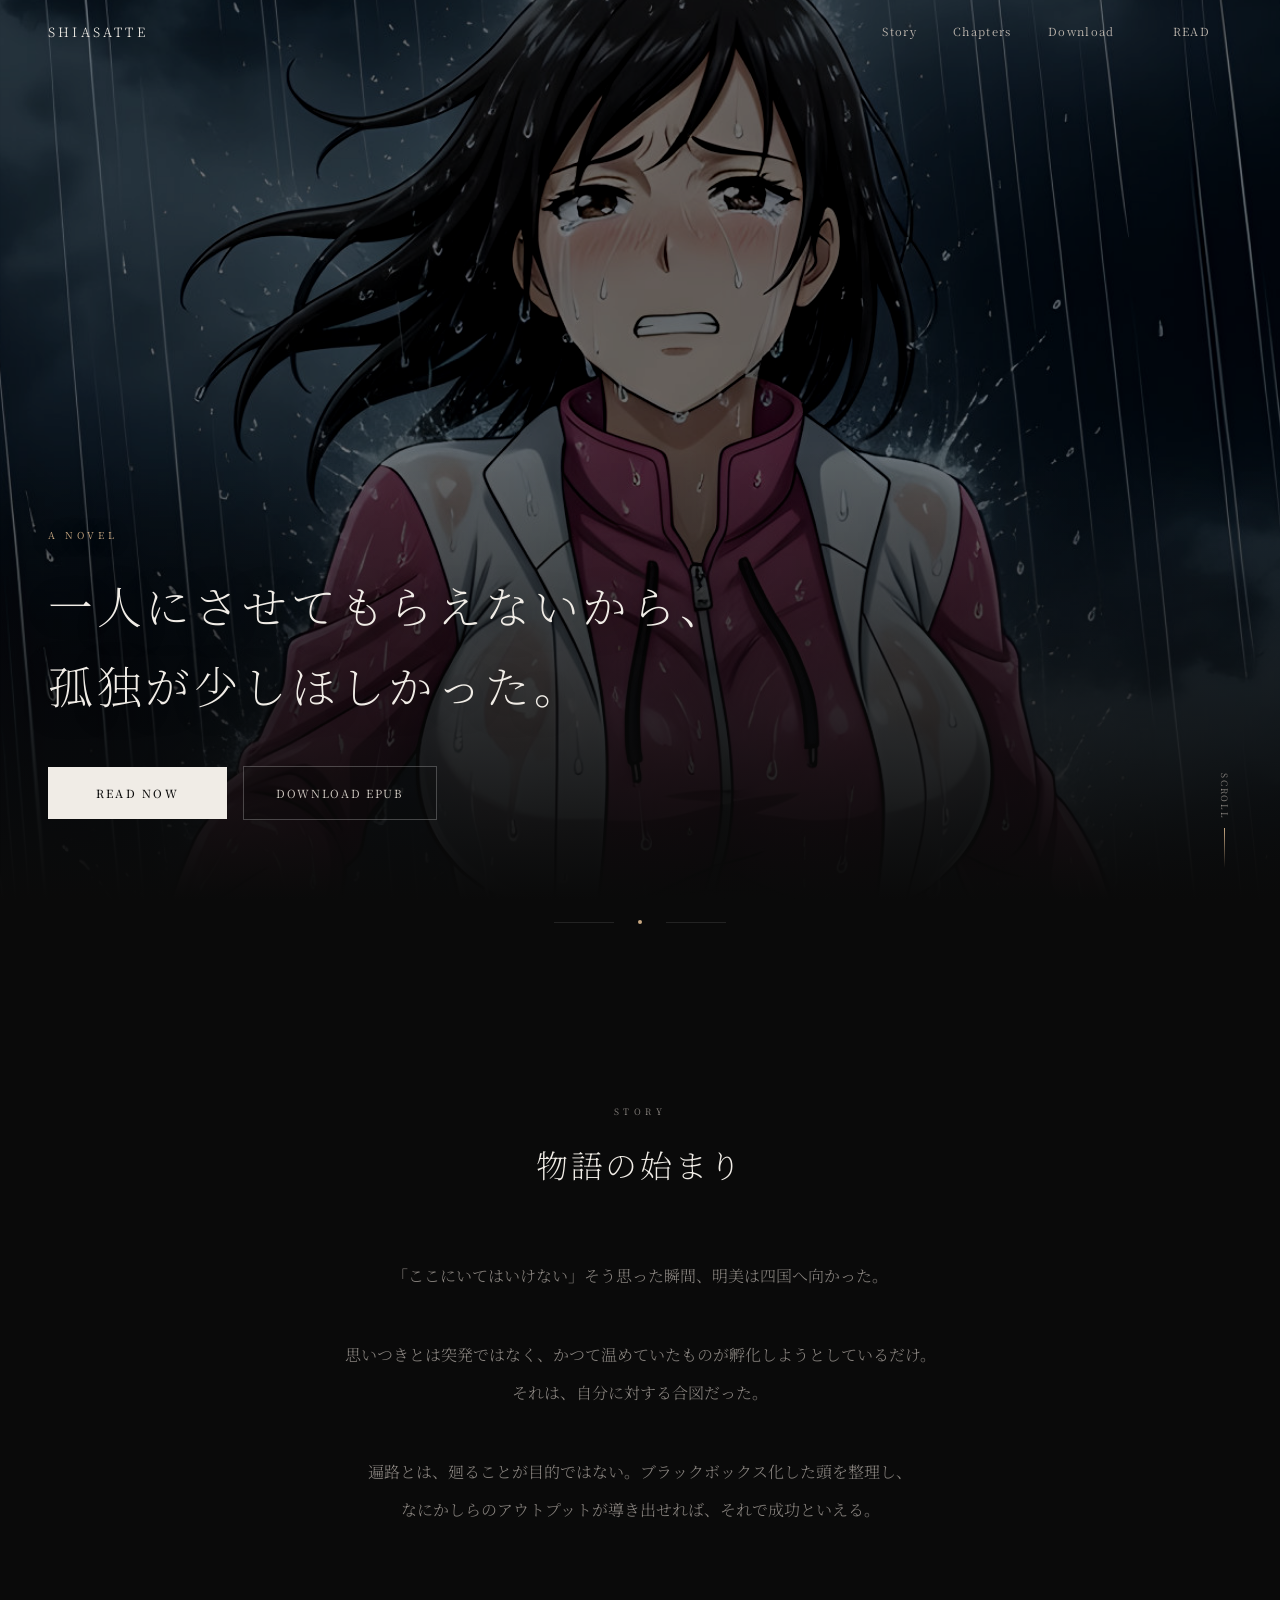
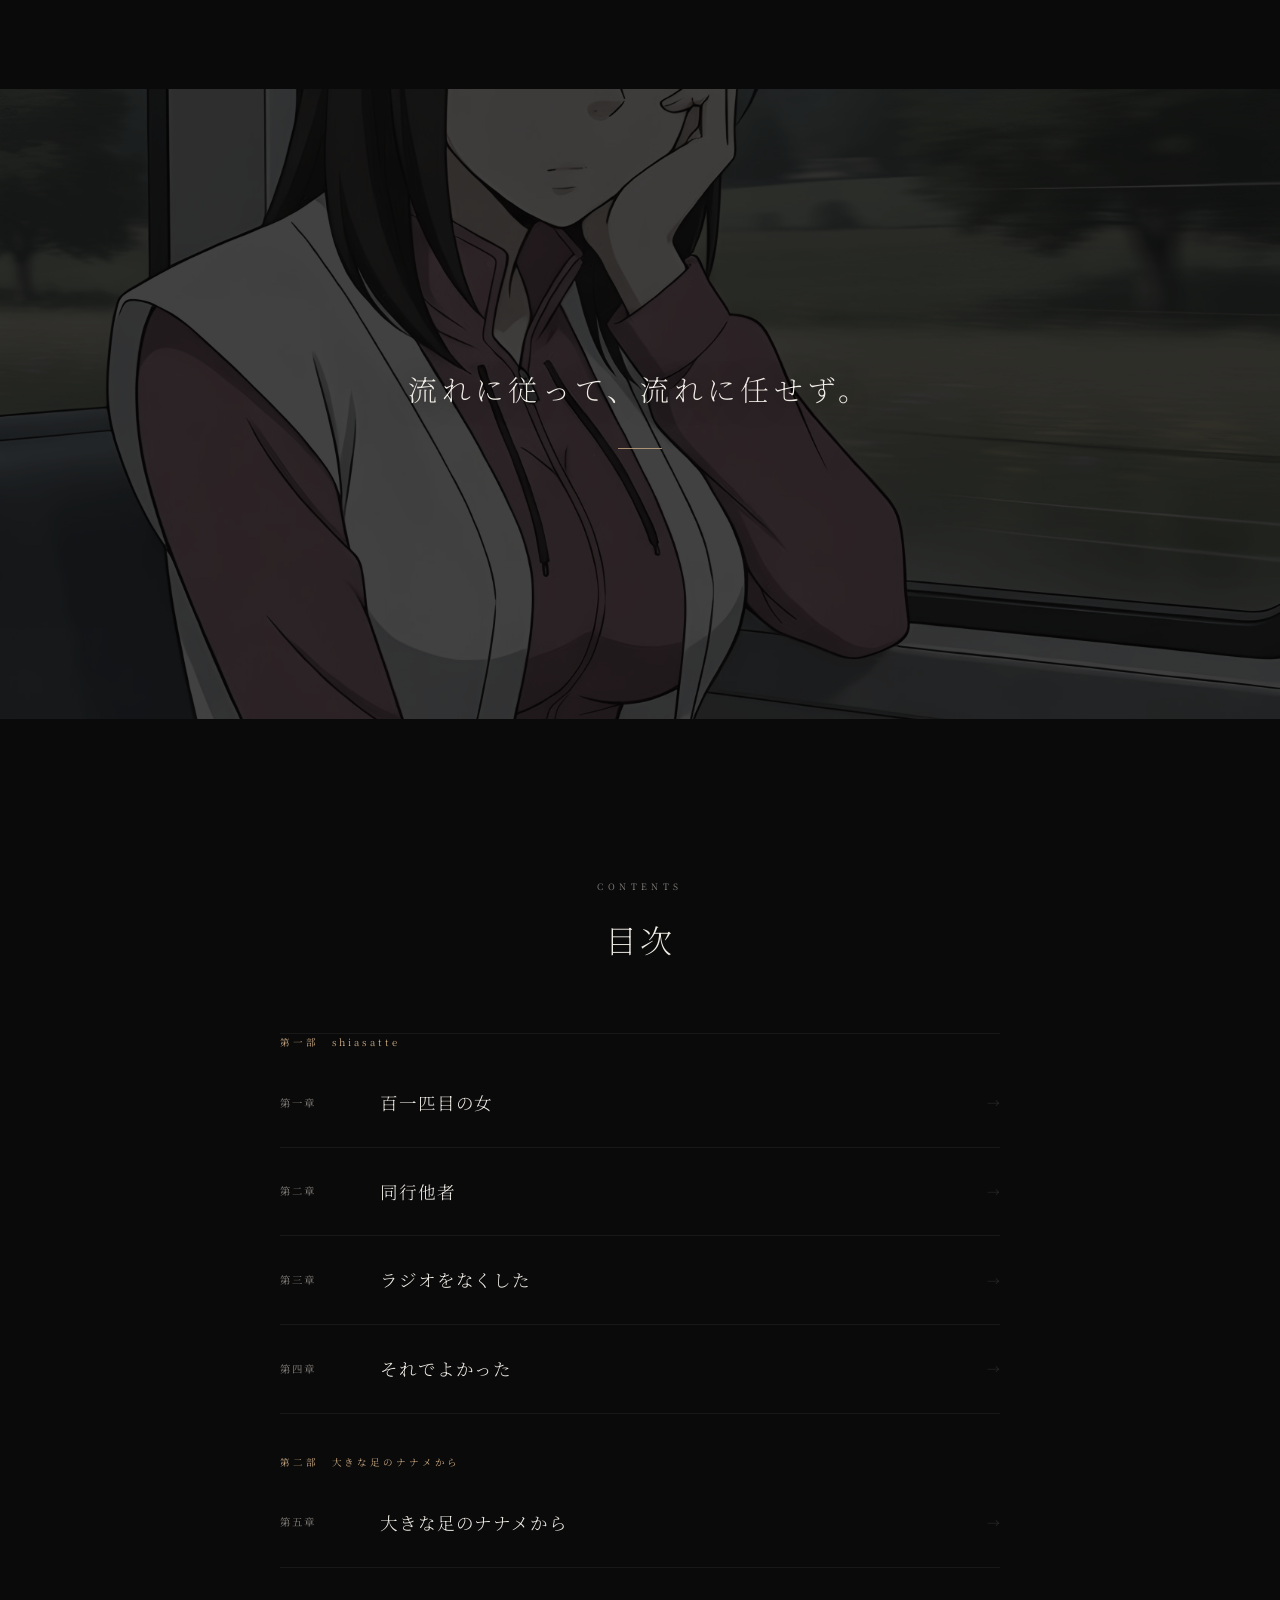
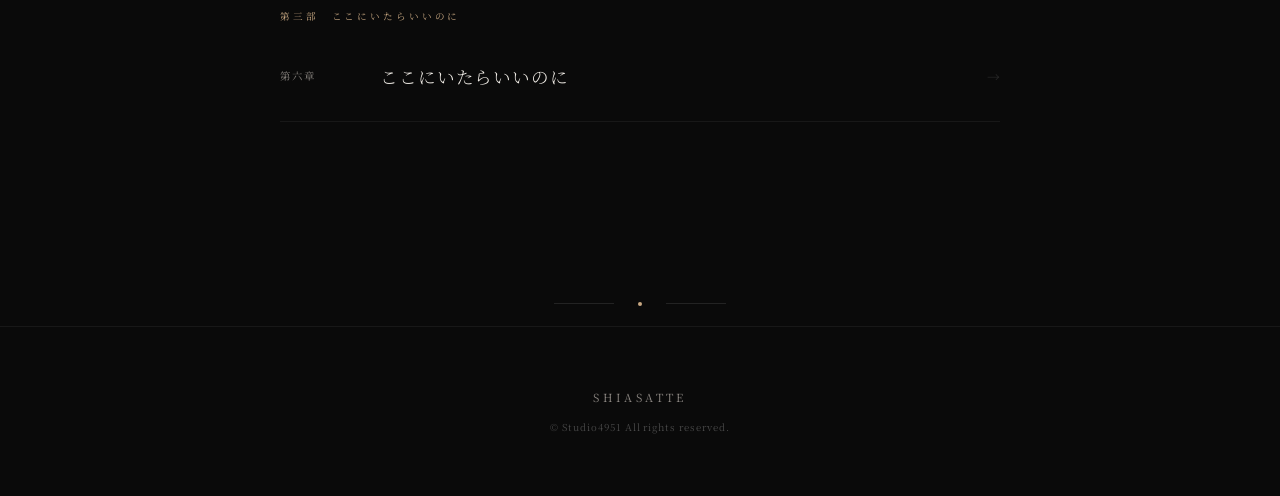
==== commit 6e9aa2dc: "Clean up quote section" ====
--- a/web/index.html
+++ b/web/index.html
@@ -319,25 +319,21 @@
         z-index: 1;
         text-align: center;
         padding: 0 48px;
-    }
-    .quote-mark {
-        font-size: 3rem;
-        color: var(--accent);
-        opacity: 0.5;
-        line-height: 1;
-        margin-bottom: 16px;
+        max-width: 720px;
     }
     .quote-text {
         font-size: clamp(1.2rem, 2.5vw, 1.8rem);
         font-weight: 200;
         letter-spacing: 0.15em;
         line-height: 2;
+        text-shadow: 0 2px 22px rgba(0,0,0,0.65);
     }
     .quote-rule {
-        width: 30px;
+        width: 44px;
         height: 1px;
         background: var(--accent);
-        margin: 32px auto 0;
+        margin: 30px auto 0;
+        opacity: 0.8;
     }
 
     /* ── Chapters ── */
@@ -708,7 +704,6 @@
 <div class="image-quote reveal">
     <div class="image-quote-bg" style="background-image: url('assets/hero.jpg');"></div>
     <div class="quote-content">
-        <div class="quote-mark">"</div>
         <div class="quote-text">流れに従って、流れに任せず。</div>
         <div class="quote-rule"></div>
     </div>
